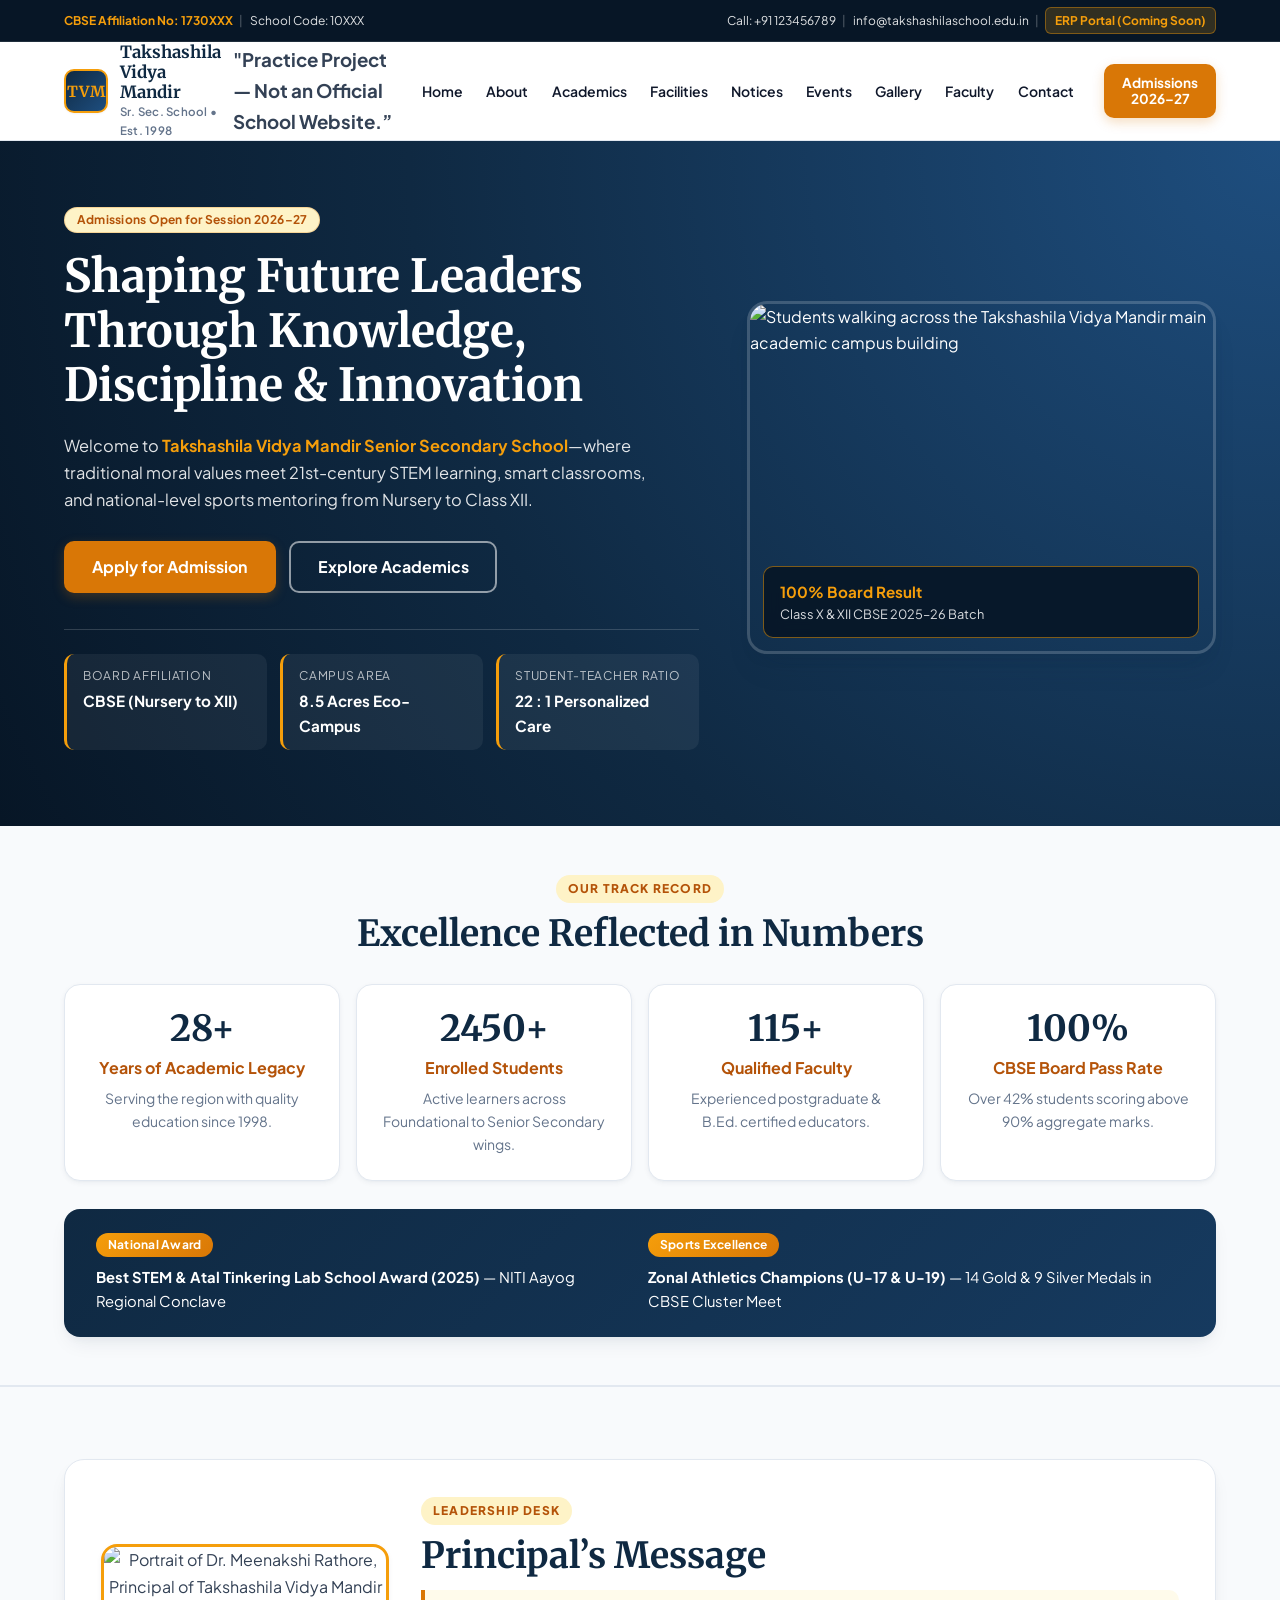
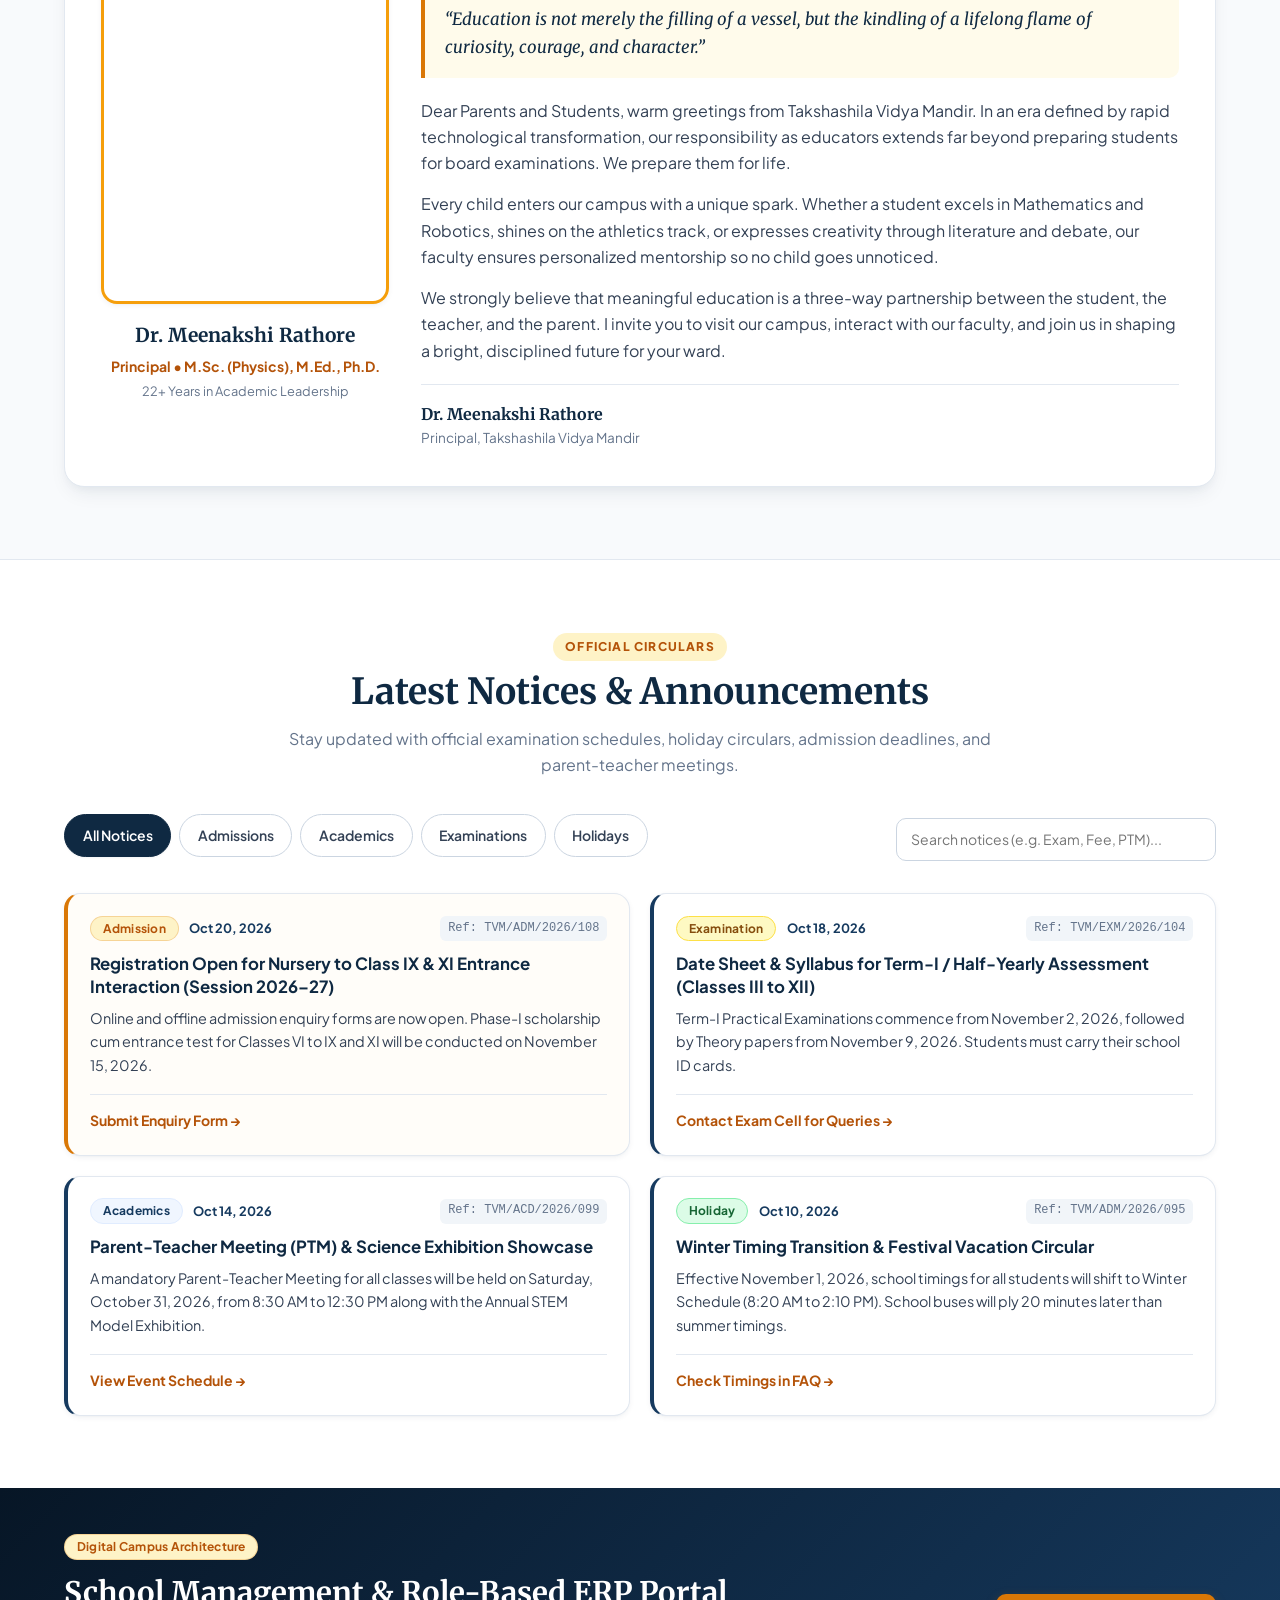
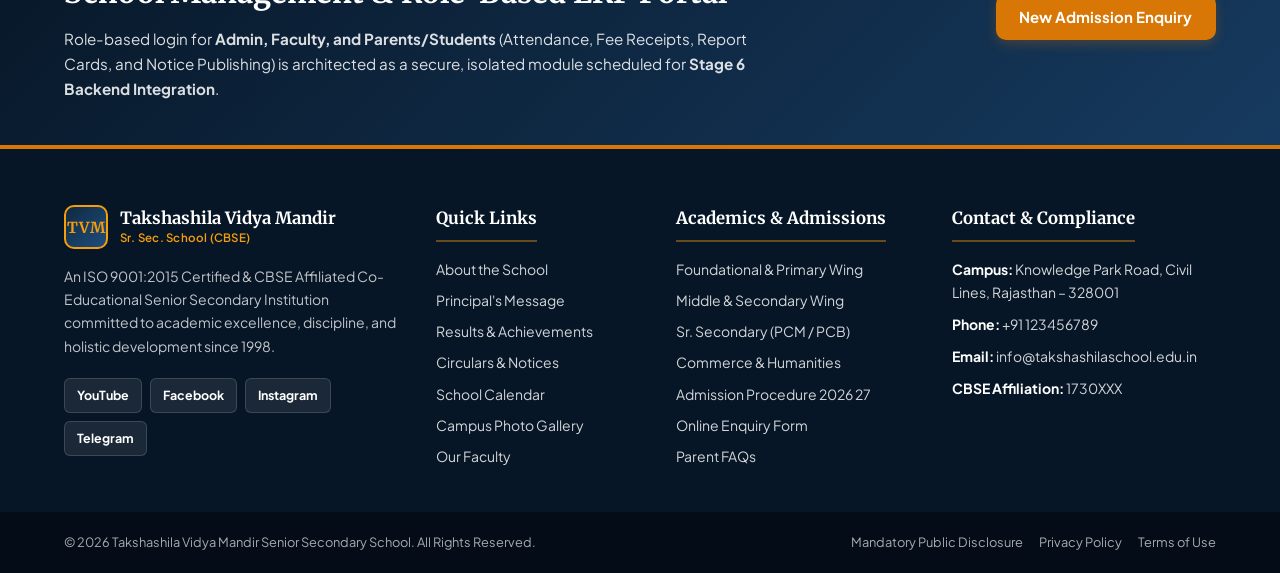
==== index.html @ fb50934c "Add files via upload" ====
<!DOCTYPE html>
<html lang="en">
<head>
  <meta charset="UTF-8">
  <meta name="viewport" content="width=device-width, initial-scale=1.0">
  <meta http-equiv="X-UA-Compatible" content="IE=edge">

  <!-- REPLACE: School SEO Title & Meta Description -->
  <title>Takshashila Vidya Mandir Senior Secondary School | Excellence in Education</title>
  <meta name="description" content="Takshashila Vidya Mandir Senior Secondary School offers CBSE-affiliated holistic education from Nursery to Class XII (Science, Commerce & Humanities) with modern labs, smart classrooms, and sports facilities.">
  <meta name="keywords" content="CBSE School, Senior Secondary School, Admissions Open, Science Stream, Smart Classrooms, Holistic Education">
  <meta name="author" content="Takshashila Vidya Mandir">
  <meta name="theme-color" content="#0f2942">

  <!-- Open Graph / Social Sharing Metadata -->
  <meta property="og:type" content="website">
  <meta property="og:title" content="Takshashila Vidya Mandir Senior Secondary School">
  <meta property="og:description" content="Empowering young minds through academic rigor, character building, and modern innovation. Admissions open for 2026-27.">

  <!-- Google Fonts: Plus Jakarta Sans (UI/Body) & Merriweather (Editorial Headings) -->
  <link rel="preconnect" href="https://fonts.googleapis.com">
  <link rel="preconnect" href="https://fonts.gstatic.com" crossorigin>
  <link href="https://fonts.googleapis.com/css2?family=Merriweather:ital,wght@0,700;1,400&family=Plus+Jakarta+Sans:wght@400;500;600;700;800&display=swap" rel="stylesheet">

  <!-- Stage 2 External Stylesheet Reference -->
  <link rel="stylesheet" href="style.css">

  <!-- Stage 3 External JavaScript Reference -->
  <script src="script.js" defer></script>
</head>
<body>

  <!-- Keyboard Accessibility Skip Link -->
  <a href="#main-content" class="skip-link">Skip to main content</a>

  <!-- ==========================================
       1. TOP UTILITY BAR &HEADER / BRANDING
       ========================================== -->
  <div class="top-bar" id="top-bar" role="region" aria-label="School Quick Information">
    <div class="container top-bar__inner">
      <div class="top-bar__left">
        <!-- REPLACE: Affiliation & School Code -->
        <span class="top-bar__badge">CBSE Affiliation No: 1730XXX</span>
        <span class="top-bar__divider" aria-hidden="true">|</span>
        <span class="top-bar__item">School Code: 10XXX</span>
      </div>
      <div class="top-bar__right">
        <!-- REPLACE: Official Phone & Email -->
        <a href="tel:+91123456789" class="top-bar__link" aria-label="Call School Office">
          <span>Call: +91 123456789</span>
        </a>
        <span class="top-bar__divider" aria-hidden="true">|</span>
        <a href="mailto:info@takshashilaschool.edu.in" class="top-bar__link" aria-label="Email School Office">
          <span>info@takshashilaschool.edu.in</span>
        </a>
        <span class="top-bar__divider" aria-hidden="true">|</span>
        <!-- Future Stage 6 ERP / Admin / Student Portal Hook -->
        <a href="#portal-notice" class="top-bar__portal-link" id="portal-login-link" data-portal-trigger="true">
          ERP Portal (Coming Soon)
        </a>
      </div>
    </div>
  </div>

  <header class="site-header" id="main-header">
    <div class="container site-header__inner">
      <!-- School Brand / Logo Area -->
      <a href="#hero" class="brand" aria-label="Takshashila Vidya Mandir Home">
        <div class="brand__crest" aria-hidden="true">
          <span class="brand__crest-Text">TVM</span>
        </div>
        <div class="brand__text">
          <!-- REPLACE: School Name & Tagline -->
          <span class="brand__name">Takshashila Vidya Mandir</span>
          <span class="brand__tagline">Sr. Sec. School • Est. 1998</span>
        </div>
        <div>
          <b></b><h3>"Practice Project — Not an Official School Website.”</h3></b>
        </div>
      </a>

      <!-- ==========================================
           2. RESPONSIVE NAVIGATION MENU
           ========================================== -->
      <button
        type="button"
        class="nav-toggle"
        id="mobile-menu-toggle"
        aria-expanded="false"
        aria-controls="primary-navigation"
        aria-label="Toggle navigation menu"
      >
        <span class="nav-toggle__bar"></span>
        <span class="nav-toggle__bar"></span>
        <span class="nav-toggle__bar"></span>
      </button>

      <nav class="site-nav" id="primary-navigation" aria-label="Primary Navigation">
        <ul class="site-nav__list">
          <li class="site-nav__item"><a href="index.html" class="site-nav__link">Home</a></li>
          <li class="site-nav__item"><a href="about.html" class="site-nav__link">About</a></li>
          <li class="site-nav__item"><a href="academics.html" class="site-nav__link">Academics</a></li>
          <li class="site-nav__item"><a href="facilities.html" class="site-nav__link">Facilities</a></li>
          <li class="site-nav__item"><a href="notices.html" class="site-nav__link">Notices</a></li>
          <li class="site-nav__item"><a href="events.html" class="site-nav__link">Events</a></li>
          <li class="site-nav__item"><a href="gallery.html" class="site-nav__link">Gallery</a></li>
          <li class="site-nav__item"><a href="faculty.html" class="site-nav__link">Faculty</a></li>
          <li class="site-nav__item"><a href="contact.html" class="site-nav__link">Contact</a></li>
        </ul>
        <div class="site-nav__actions">
          <a href="admissions.html" class="btn btn--primary btn--sm">Admissions 2026–27</a>
        </div>
      </nav>
    </div>
  </header>

  <main id="main-content">

    <!-- ==========================================
         3. HERO SECTION WITH INTRODUCTION & CTA
         ========================================== -->
    <section class="hero" id="hero" aria-labelledby="hero-heading">
      <div class="container hero__grid">
        <div class="hero__content">
          <div class="hero__badge-wrap">
            <span class="badge badge--accent">Admissions Open for Session 2026–27</span>
          </div>
          <h1 class="hero__title" id="hero-heading">
            Shaping Future Leaders Through Knowledge, Discipline &amp; Innovation
          </h1>
          <p class="hero__description">
            Welcome to <strong>Takshashila Vidya Mandir Senior Secondary School</strong>—where traditional moral values meet 21st-century STEM learning, smart classrooms, and national-level sports mentoring from Nursery to Class XII.
          </p>
          <div class="hero__actions">
            <a href="admissions.html" class="btn btn--primary btn--lg">Apply for Admission</a>
            <a href="academics.html" class="btn btn--outline btn--lg">Explore Academics</a>
          </div>

          <dl class="hero__highlights" aria-label="Quick School Highlights">
            <div class="hero__highlight-item">
              <dt class="hero__highlight-label">Board Affiliation</dt>
              <dd class="hero__highlight-value">CBSE (Nursery to XII)</dd>
            </div>
            <div class="hero__highlight-item">
              <dt class="hero__highlight-label">Campus Area</dt>
              <dd class="hero__highlight-value">8.5 Acres Eco-Campus</dd>
            </div>
            <div class="hero__highlight-item">
              <dt class="hero__highlight-label">Student-Teacher Ratio</dt>
              <dd class="hero__highlight-value">22 : 1 Personalized Care</dd>
            </div>
          </dl>
        </div>

        <div class="hero__visual">
          <figure class="hero__figure">
            <img
              src="https://images.unsplash.com/photo-1541339907198-e08756dedf3f?auto=format&fit=crop&w=1000&q=80"
              alt="Students walking across the Takshashila Vidya Mandir main academic campus building"
              width="600"
              height="450"
              class="hero__img"
            >
            <figcaption class="hero__floating-card">
              <strong>100% Board Result</strong>
              <span>Class X &amp; XII CBSE 2025–26 Batch</span>
            </figcaption>
          </figure>
        </div>
      </div>
    </section>

    <!-- ==========================================
         8. SCHOOL ACHIEVEMENTS & STATISTICS
         (Placed below Hero for immediate institutional trust)
         ========================================== -->
    <section class="stats-section" id="achievements" aria-labelledby="achievements-heading">
      <div class="container">
        <div class="section-header section-header--compact">
          <span class="section-header__eyebrow">Our Track Record</span>
          <h2 class="section-header__title" id="achievements-heading">Excellence Reflected in Numbers</h2>
        </div>

        <div class="stats-grid">
          <article class="stat-card">
            <span class="stat-card__number" data-counter-target="28" data-counter-suffix="+">28+</span>
            <h3 class="stat-card__label">Years of Academic Legacy</h3>
            <p class="stat-card__desc">Serving the region with quality education since 1998.</p>
          </article>

          <article class="stat-card">
            <span class="stat-card__number" data-counter-target="2450" data-counter-suffix="+">2450+</span>
            <h3 class="stat-card__label">Enrolled Students</h3>
            <p class="stat-card__desc">Active learners across Foundational to Senior Secondary wings.</p>
          </article>

          <article class="stat-card">
            <span class="stat-card__number" data-counter-target="115" data-counter-suffix="+">115+</span>
            <h3 class="stat-card__label">Qualified Faculty</h3>
            <p class="stat-card__desc">Experienced postgraduate &amp; B.Ed. certified educators.</p>
          </article>

          <article class="stat-card">
            <span class="stat-card__number" data-counter-target="100" data-counter-suffix="%">100%</span>
            <h3 class="stat-card__label">CBSE Board Pass Rate</h3>
            <p class="stat-card__desc">Over 42% students scoring above 90% aggregate marks.</p>
          </article>
        </div>

        <!-- Recent Institutional Awards Banner -->
        <div class="achievements-banner" role="region" aria-label="Recent School Honours">
          <div class="achievements-banner__item">
            <span class="badge badge--gold">National Award</span>
            <p><strong>Best STEM &amp; Atal Tinkering Lab School Award (2025)</strong> — NITI Aayog Regional Conclave</p>
          </div>
          <div class="achievements-banner__item">
            <span class="badge badge--gold">Sports Excellence</span>
            <p><strong>Zonal Athletics Champions (U-17 &amp; U-19)</strong> — 14 Gold &amp; 9 Silver Medals in CBSE Cluster Meet</p>
          </div>
        </div>
      </div>
    </section>


    <!-- ==========================================
         5. PRINCIPAL'S MESSAGE
         ========================================== -->
    <section class="section section--tinted principal-section" id="principal-message" aria-labelledby="principal-heading">
      <div class="container">
        <div class="principal-card">
          <div class="principal-card__profile">
            <figure class="principal-card__figure">
              <img
                src="https://images.unsplash.com/photo-1573496359142-b8d87734a5a2?auto=format&fit=crop&w=600&q=80"
                alt="Portrait of Dr. Meenakshi Rathore, Principal of Takshashila Vidya Mandir"
                width="360"
                height="440"
                loading="lazy"
                class="principal-card__img"
              >
              <figcaption class="principal-card__meta">
                <!-- REPLACE: Principal Name & Qualifications -->
                <h3 class="principal-card__name">Dr. Meenakshi Rathore</h3>
                <p class="principal-card__designation">Principal • M.Sc. (Physics), M.Ed., Ph.D.</p>
                <p class="principal-card__experience">22+ Years in Academic Leadership</p>
              </figcaption>
            </figure>
          </div>

          <div class="principal-card__content">
            <span class="section-header__eyebrow">Leadership Desk</span>
            <h2 class="section-header__title" id="principal-heading">Principal’s Message</h2>
            <blockquote class="principal-card__quote">
              “Education is not merely the filling of a vessel, but the kindling of a lifelong flame of curiosity, courage, and character.”
            </blockquote>
            <div class="principal-card__body">
              <p>
                Dear Parents and Students, warm greetings from Takshashila Vidya Mandir. In an era defined by rapid technological transformation, our responsibility as educators extends far beyond preparing students for board examinations. We prepare them for life.
              </p>
              <p>
                Every child enters our campus with a unique spark. Whether a student excels in Mathematics and Robotics, shines on the athletics track, or expresses creativity through literature and debate, our faculty ensures personalized mentorship so no child goes unnoticed.
              </p>
              <p>
                We strongly believe that meaningful education is a three-way partnership between the student, the teacher, and the parent. I invite you to visit our campus, interact with our faculty, and join us in shaping a bright, disciplined future for your ward.
              </p>
            </div>
            <div class="principal-card__signature">
              <strong>Dr. Meenakshi Rathore</strong>
              <span>Principal, Takshashila Vidya Mandir</span>
            </div>
          </div>
        </div>
      </div>
    </section>



    <!-- ==========================================
         9. LATEST NOTICES & ANNOUNCEMENTS
         (Architected for Stage 3 Filtering & Stage 6 Database API)
         ========================================== -->
    <section class="section notices-section" id="notices" aria-labelledby="notices-heading">
      <div class="container">
        <div class="section-header">
          <span class="section-header__eyebrow">Official Circulars</span>
          <h2 class="section-header__title" id="notices-heading">Latest Notices &amp; Announcements</h2>
          <p class="section-header__subtitle">
            Stay updated with official examination schedules, holiday circulars, admission deadlines, and parent-teacher meetings.
          </p>
        </div>

        <!-- Notice Filter Bar -->
        <div class="notices-toolbar" role="region" aria-label="Filter Notices">
          <div class="filter-tabs" id="notice-filter-buttons" role="tablist">
            <button type="button" class="filter-tab is-active" role="tab" aria-selected="true" data-notice-filter="all">All Notices</button>
            <button type="button" class="filter-tab" role="tab" aria-selected="false" data-notice-filter="admission">Admissions</button>
            <button type="button" class="filter-tab" role="tab" aria-selected="false" data-notice-filter="academic">Academics</button>
            <button type="button" class="filter-tab" role="tab" aria-selected="false" data-notice-filter="exam">Examinations</button>
            <button type="button" class="filter-tab" role="tab" aria-selected="false" data-notice-filter="holiday">Holidays</button>
          </div>

          <div class="notices-search">
            <label for="notice-search-input" class="sr-only">Search notices by keyword</label>
            <input
              type="search"
              id="notice-search-input"
              class="form-input form-input--sm"
              placeholder="Search notices (e.g. Exam, Fee, PTM)..."
              autocomplete="off"
            >
          </div>
        </div>

        <!-- Notices List Container (Stage 6 API Compatible) -->
        <div class="notices-grid" id="notices-list" aria-live="polite">
          <!-- Notice 1 -->
          <article class="notice-card" data-notice-category="admission" data-notice-pinned="true">
            <div class="notice-card__meta">
              <span class="badge badge--accent">Admission</span>
              <time datetime="2026-10-20" class="notice-card__date">Oct 20, 2026</time>
              <span class="notice-card__ref">Ref: TVM/ADM/2026/108</span>
            </div>
            <h3 class="notice-card__title">
              Registration Open for Nursery to Class IX &amp; XI Entrance Interaction (Session 2026–27)
            </h3>
            <p class="notice-card__summary">
              Online and offline admission enquiry forms are now open. Phase-I scholarship cum entrance test for Classes VI to IX and XI will be conducted on November 15, 2026.
            </p>
            <div class="notice-card__footer">
              <a href="admissions.html" class="notice-card__link">Submit Enquiry Form &rarr;</a>
            </div>
          </article>

          <!-- Notice 2 -->
          <article class="notice-card" data-notice-category="exam">
            <div class="notice-card__meta">
              <span class="badge badge--warning">Examination</span>
              <time datetime="2026-10-18" class="notice-card__date">Oct 18, 2026</time>
              <span class="notice-card__ref">Ref: TVM/EXM/2026/104</span>
            </div>
            <h3 class="notice-card__title">
              Date Sheet &amp; Syllabus for Term-I / Half-Yearly Assessment (Classes III to XII)
            </h3>
            <p class="notice-card__summary">
              Term-I Practical Examinations commence from November 2, 2026, followed by Theory papers from November 9, 2026. Students must carry their school ID cards.
            </p>
            <div class="notice-card__footer">
              <a href="contact.html" class="notice-card__link">Contact Exam Cell for Queries &rarr;</a>
            </div>
          </article>

          <!-- Notice 3 -->
          <article class="notice-card" data-notice-category="academic">
            <div class="notice-card__meta">
              <span class="badge badge--soft">Academics</span>
              <time datetime="2026-10-14" class="notice-card__date">Oct 14, 2026</time>
              <span class="notice-card__ref">Ref: TVM/ACD/2026/099</span>
            </div>
            <h3 class="notice-card__title">
              Parent-Teacher Meeting (PTM) &amp; Science Exhibition Showcase
            </h3>
            <p class="notice-card__summary">
              A mandatory Parent-Teacher Meeting for all classes will be held on Saturday, October 31, 2026, from 8:30 AM to 12:30 PM along with the Annual STEM Model Exhibition.
            </p>
            <div class="notice-card__footer">
              <a href="events.html" class="notice-card__link">View Event Schedule &rarr;</a>
            </div>
          </article>

          <!-- Notice 4 -->
          <article class="notice-card" data-notice-category="holiday">
            <div class="notice-card__meta">
              <span class="badge badge--success">Holiday</span>
              <time datetime="2026-10-10" class="notice-card__date">Oct 10, 2026</time>
              <span class="notice-card__ref">Ref: TVM/ADM/2026/095</span>
            </div>
            <h3 class="notice-card__title">
              Winter Timing Transition &amp; Festival Vacation Circular
            </h3>
            <p class="notice-card__summary">
              Effective November 1, 2026, school timings for all students will shift to Winter Schedule (8:20 AM to 2:10 PM). School buses will ply 20 minutes later than summer timings.
            </p>
            <div class="notice-card__footer">
              <a href="contact.html#faq" class="notice-card__link">Check Timings in FAQ &rarr;</a>
            </div>
          </article>
        </div>

        <!-- Empty State Container for Notice Search/Filter (Controlled by Stage 3 JS) -->
        <div class="empty-state" id="notices-empty-state" hidden>
          <h3 class="empty-state__title">No matching notices found</h3>
          <p class="empty-state__text">Try clearing your search keyword or selecting "All Notices".</p>
          <button type="button" class="btn btn--outline btn--sm" id="reset-notice-filters">Reset Filters</button>
        </div>
      </div>
    </section>


    <!-- ==========================================
         FUTURE ERP MODULE ARCHITECTURE PLACEHOLDER BANNER
         (Clean separation between Public Site & Stage 6 Protected ERP)
         ========================================== -->
         <section class="erp-preview-banner" id="portal-notice" aria-labelledby="erp-banner-heading">
      <div class="container erp-preview-banner__inner">
        <div class="erp-preview-banner__content">
          <span class="badge badge--accent">Digital Campus Architecture</span>
          <h2 class="erp-preview-banner__title" id="erp-banner-heading">
            School Management &amp; Role-Based ERP Portal
          </h2>
          <p class="erp-preview-banner__desc">
            Role-based login for <strong>Admin, Faculty, and Parents/Students</strong> (Attendance, Fee Receipts, Report Cards, and Notice Publishing) is architected as a secure, isolated module scheduled for <strong>Stage 6 Backend Integration</strong>.
          </p>
        </div>
        <div class="erp-preview-banner__actions">
          <a href="admissions.html" class="btn btn--primary">New Admission Enquiry</a>
        </div>
      </div>
    </section>

  </main>

  <!-- ==========================================
       16. PROFESSIONAL FOOTER, SOCIAL & QUICK LINKS
       ========================================== -->
  <footer class="site-footer" id="main-footer">
    <div class="container site-footer__grid">
      <!-- Column 1: School Identity -->
      <div class="footer-col footer-col--brand">
        <a href="#hero" class="brand brand--footer">
          <div class="brand__crest" aria-hidden="true">
            <span class="brand__crest-Text">TVM</span>
          </div>
          <div class="brand__text">
            <span class="brand__name">Takshashila Vidya Mandir</span>
            <span class="brand__tagline">Sr. Sec. School (CBSE)</span>
          </div>
        </a>
        <p class="footer-col__desc">
          An ISO 9001:2015 Certified &amp; CBSE Affiliated Co-Educational Senior Secondary Institution committed to academic excellence, discipline, and holistic development since 1998.
        </p>
        <div class="social-links" aria-label="School Social Media Links">
          <a href="https://youtube.com/@rohitkumar-t2b8b?si=t1alBBvPqbDGSpE7" class="social-link" aria-label="Official YouTube Channel">YouTube</a>
          <a href="#contact" class="social-link" aria-label="Official Facebook Page">Facebook</a>
          <a href="https://www.instagram.com/thakur_rohit_rajput__01?xtok=amFjZzFpOTNxN3Bm" class="social-link" aria-label="Official Instagram Handle">Instagram</a>
          <a href="https://t.me/Cadet_rohit_rajput" class="social-link" aria-label="Official Telegram Updates Channel">Telegram</a>
        </div>
      </div>

              <!-- Column 2: Quick Navigation -->
      <nav class="footer-col" aria-label="Footer Quick Links">
        <h3 class="footer-col__heading">Quick Links</h3>
        <ul class="footer-col__list">
          <li><a href="about.html">About the School</a></li>
          <li><a href="about.html#principal-message">Principal's Message</a></li>
          <li><a href="about.html#achievements">Results &amp; Achievements</a></li>
          <li><a href="notices.html">Circulars &amp; Notices</a></li>
          <li><a href="events.html">School Calendar</a></li>
          <li><a href="gallery.html">Campus Photo Gallery</a></li>
          <li><a href="faculty.html">Our Faculty</a></li>
        </ul>
      </nav>

      <!-- Column 3: Academics & Admissions -->
      <nav class="footer-col" aria-label="Footer Academic Links">
        <h3 class="footer-col__heading">Academics &amp; Admissions</h3>
        <ul class="footer-col__list">
          <li><a href="academics.html">Foundational &amp; Primary Wing</a></li>
          <li><a href="academics.html">Middle &amp; Secondary Wing</a></li>
          <li><a href="academics.html">Sr. Secondary (PCM / PCB)</a></li>
          <li><a href="academics.html">Commerce &amp; Humanities</a></li>
          <li><a href="admissions.html">Admission Procedure 2026 27</a></li>
          <li><a href="admissions.html">Online Enquiry Form</a></li>
          <li><a href="contact.html#faq">Parent FAQs</a></li>
        </ul>
      </nav>


      <!-- Column 4: Mandatory Disclosure & Contact -->
      <div class="footer-col">
        <h3 class="footer-col__heading">Contact &amp; Compliance</h3>
        <address class="footer-col__address">
          <p><strong>Campus:</strong> Knowledge Park Road, Civil Lines, Rajasthan – 328001</p>
          <p><strong>Phone:</strong> <a href="tel:+91123456789">+91 123456789</a></p>
          <p><strong>Email:</strong> <a href="mailto:info@takshashilaschool.edu.in">info@takshashilaschool.edu.in</a></p>
          <p><strong>CBSE Affiliation:</strong> 1730XXX</p>
        </address>
      </div>
    </div>

    <div class="site-footer__bottom">
      <div class="container site-footer__bottom-inner">
        <p class="copyright">
          &copy; <span id="current-year">2026</span> Takshashila Vidya Mandir Senior Secondary School. All Rights Reserved.
        </p>
          <ul class="footer-legal-links">
       <li><a href="notices.html">Mandatory Public Disclosure</a></li>
       <li><a href="contact.html#faq">Privacy Policy</a></li>
       <li><a href="contact.html">Terms of Use</a></li>
      </ul>

      </div>
    </div>
  </footer>

  <!-- ==========================================
       ACCESSIBLE GALLERY LIGHTBOX MODAL
       (Controlled by Stage 2 CSS & Stage 3 JS)
       ========================================== -->
  <div
    class="lightbox"
    id="gallery-lightbox"
    role="dialog"
    aria-modal="true"
    aria-labelledby="lightbox-caption"
    aria-hidden="true"
    hidden>
    <div class="lightbox__backdrop" data-lightbox-close="true"></div>
    <div class="lightbox__content" role="document">
      <button
        type="button"
        class="lightbox__close"
        id="lightbox-close-btn"
        aria-label="Close photo preview"
      >
        &times;
      </button>
      <figure class="lightbox__figure">
        <img src="" alt="" class="lightbox__img" id="lightbox-image">
        <figcaption class="lightbox__caption" id="lightbox-caption"></figcaption>
      </figure>
    </div>
  </div>

  <!-- Back to Top Floating Button -->
  <button
    type="button"
    class="back-to-top"
    id="back-to-top-btn"
    aria-label="Scroll back to top of page"
    hidden
  >
    &uarr;
  </button>

</body>
</html>
---- style.css ----
/* ==========================================================================
   TAKSHASHILA VIDYA MANDIR SR. SEC. SCHOOL — MASTER STYLESHEET (style.css)
   Stage 2: Mobile-First Responsive UI, Design System & Interactive States
   Compatible with Stage 1 (index.html) & Stage 3 (script.js)
   ========================================================================== */

/* --------------------------------------------------------------------------
   1. DESIGN TOKENS (CSS CUSTOM PROPERTIES)
   -------------------------------------------------------------------------- */
:root {
  /* Institutional Brand Palette: Royal Navy, Heritage Gold & Crisp Slate */
  --color-primary-900: #071626;
  --color-primary-800: #0f2942;
  --color-primary-700: #163a5f;
  --color-primary-600: #1e4e7f;
  --color-primary-100: #e0ecff;
  --color-primary-50: #f0f6ff;

  --color-accent-600: #b45309;
  --color-accent-500: #d97706;
  --color-accent-400: #f59e0b;
  --color-accent-100: #fef3c7;
  --color-accent-50: #fffbeb;

  /* Neutral & Surface Colors */
  --color-surface: #ffffff;
  --color-surface-tinted: #f8fafc;
  --color-surface-muted: #f1f5f9;
  --color-border: #e2e8f0;
  --color-border-strong: #cbd5e1;

  /* Text Hierarchy (WCAG AA/AAA Contrast Compliant) */
  --color-text-main: #0f172a;
  --color-text-body: #334155;
  --color-text-muted: #64748b;
  --color-text-inverse: #ffffff;

  /* Semantic Status Colors */
  --color-success-bg: #dcfce7;
  --color-success-text: #166534;
  --color-success-border: #86efac;

  --color-warning-bg: #fef9c3;
  --color-warning-text: #854d0e;
  --color-warning-border: #fde047;

  --color-danger-bg: #fee2e2;
  --color-danger-text: #991b1b;
  --color-danger-border: #fca5a5;

  /* Typography */
  --font-sans: 'Plus Jakarta Sans', -apple-system, BlinkMacSystemFont, 'Segoe UI', Roboto, sans-serif;
  --font-serif: 'Merriweather', Georgia, 'Times New Roman', serif;

  /* Spacing & Sizing */
  --container-max: 1200px;
  --container-pad: 1rem;
  --header-height: 4.5rem;

  /* Border Radius */
  --radius-sm: 0.375rem;
  --radius-md: 0.625rem;
  --radius-lg: 1rem;
  --radius-xl: 1.25rem;
  --radius-full: 9999px;

  /* Shadows */
  --shadow-xs: 0 1px 2px rgba(15, 41, 66, 0.05);
  --shadow-sm: 0 2px 6px -1px rgba(15, 41, 66, 0.07), 0 1px 3px -1px rgba(15, 41, 66, 0.04);
  --shadow-md: 0 10px 20px -5px rgba(15, 41, 66, 0.08), 0 4px 8px -2px rgba(15, 41, 66, 0.04);
  --shadow-lg: 0 20px 30px -10px rgba(15, 41, 66, 0.14), 0 8px 14px -4px rgba(15, 41, 66, 0.06);

  /* Transitions */
  --transition-fast: 160ms cubic-bezier(0.4, 0, 0.2, 1);
  --transition-base: 260ms cubic-bezier(0.4, 0, 0.2, 1);
}

/* --------------------------------------------------------------------------
   2. CSS RESET, BASE ELEMENTS & ACCESSIBILITY
   -------------------------------------------------------------------------- */
*,
*::before,
*::after {
  box-sizing: border-box;
  margin: 0;
  padding: 0;
}

html {
  font-size: 16px;
  scroll-behavior: smooth;
  scroll-padding-top: calc(var(--header-height) + 1rem);
  -webkit-text-size-adjust: 100%;
}

body {
  font-family: var(--font-sans);
  font-size: 1rem;
  line-height: 1.65;
  color: var(--color-text-body);
  background-color: var(--color-surface);
  overflow-x: hidden;
  -webkit-font-smoothing: antialiased;
}

body.no-scroll {
  overflow: hidden;
}

img,
svg,
iframe {
  display: block;
  max-width: 100%;
}

img {
  height: auto;
  object-fit: cover;
}

ul,
ol {
  list-style: none;
}

a {
  color: inherit;
  text-decoration: none;
  transition: color var(--transition-fast);
}

button,
input,
select,
textarea {
  font: inherit;
  color: inherit;
}

button {
  cursor: pointer;
  background: none;
  border: none;
}

address {
  font-style: normal;
}

/* Enforce [hidden] and JS filter utility class */
[hidden],
.is-hidden {
  display: none !important;
}

/* Keyboard Focus Ring */
:focus-visible {
  outline: 3px solid var(--color-accent-400);
  outline-offset: 2px;
}

/* Screen-Reader Only Utility */
.sr-only {
  position: absolute;
  width: 1px;
  height: 1px;
  padding: 0;
  margin: -1px;
  overflow: hidden;
  clip: rect(0, 0, 0, 0);
  white-space: nowrap;
  border: 0;
}

/* Skip to Content Link */
.skip-link {
  position: fixed;
  top: -100%;
  left: 1rem;
  z-index: 9999;
  padding: 0.75rem 1.25rem;
  background-color: var(--color-primary-900);
  color: var(--color-text-inverse);
  font-weight: 700;
  border-radius: var(--radius-md);
  box-shadow: var(--shadow-lg);
  transition: top var(--transition-fast);
}

.skip-link:focus {
  top: 1rem;
}

/* --------------------------------------------------------------------------
   3. REUSABLE LAYOUT, SECTION HEADERS, BADGES & BUTTONS
   -------------------------------------------------------------------------- */
.container {
  width: 100%;
  max-width: var(--container-max);
  margin-inline: auto;
  padding-inline: var(--container-pad);
}

.section {
  padding-block: 3.5rem;
}

.section--tinted {
  background-color: var(--color-surface-tinted);
  border-top: 1px solid var(--color-border);
  border-bottom: 1px solid var(--color-border);
}

.section-header {
  max-width: 44rem;
  margin-inline: auto;
  margin-bottom: 2.25rem;
  text-align: center;
}

.section-header--compact {
  margin-bottom: 1.75rem;
}

.section-header__eyebrow {
  display: inline-block;
  margin-bottom: 0.5rem;
  font-size: 0.75rem;
  font-weight: 800;
  text-transform: uppercase;
  letter-spacing: 0.1em;
  color: var(--color-accent-600);
  background-color: var(--color-accent-100);
  padding: 0.25rem 0.75rem;
  border-radius: var(--radius-full);
}

.section-header__title {
  font-family: var(--font-serif);
  font-size: clamp(1.5rem, 4vw, 2.25rem);
  line-height: 1.25;
  color: var(--color-primary-800);
  margin-bottom: 0.75rem;
}

.section-header__subtitle {
  font-size: 1rem;
  color: var(--color-text-muted);
}

/* Badges */
.badge {
  display: inline-flex;
  align-items: center;
  padding: 0.25rem 0.75rem;
  font-size: 0.75rem;
  font-weight: 700;
  line-height: 1.3;
  border-radius: var(--radius-full);
  letter-spacing: 0.02em;
}

.badge--accent {
  background-color: var(--color-accent-100);
  color: var(--color-accent-600);
  border: 1px solid rgba(217, 119, 6, 0.25);
}

.badge--gold {
  background: linear-gradient(135deg, #f59e0b 0%, #d97706 100%);
  color: var(--color-text-inverse);
}

.badge--soft {
  background-color: var(--color-primary-50);
  color: var(--color-primary-700);
  border: 1px solid var(--color-primary-100);
}

.badge--warning {
  background-color: var(--color-warning-bg);
  color: var(--color-warning-text);
  border: 1px solid var(--color-warning-border);
}

.badge--success {
  background-color: var(--color-success-bg);
  color: var(--color-success-text);
  border: 1px solid var(--color-success-border);
}

/* Buttons */
.btn {
  display: inline-flex;
  align-items: center;
  justify-content: center;
  gap: 0.5rem;
  padding: 0.75rem 1.35rem;
  font-size: 0.9375rem;
  font-weight: 700;
  line-height: 1.2;
  text-align: center;
  border-radius: var(--radius-md);
  border: 2px solid transparent;
  transition: transform var(--transition-fast), background-color var(--transition-fast), border-color var(--transition-fast), color var(--transition-fast), box-shadow var(--transition-fast);
  user-select: none;
}

.btn:active {
  transform: translateY(1px);
}

.btn--primary {
  background-color: var(--color-accent-500);
  color: var(--color-text-inverse);
  box-shadow: 0 4px 12px rgba(217, 119, 6, 0.25);
}

.btn--primary:hover,
.btn--primary:focus-visible {
  background-color: var(--color-accent-600);
  box-shadow: 0 6px 16px rgba(180, 83, 9, 0.35);
}

.btn--outline {
  background-color: transparent;
  border-color: var(--color-primary-700);
  color: var(--color-primary-800);
}

.btn--outline:hover,
.btn--outline:focus-visible {
  background-color: var(--color-primary-800);
  border-color: var(--color-primary-800);
  color: var(--color-text-inverse);
}

.btn--sm {
  padding: 0.55rem 1rem;
  font-size: 0.85rem;
}

.btn--lg {
  padding: 0.9rem 1.65rem;
  font-size: 1rem;
}

.btn--block {
  width: 100%;
}

/* Filter Tabs (Used in Academics, Notices & Gallery) */
.filter-tabs {
  display: flex;
  flex-wrap: nowrap;
  overflow-x: auto;
  gap: 0.5rem;
  padding-bottom: 0.5rem;
  margin-bottom: 1.75rem;
  -webkit-overflow-scrolling: touch;
  scrollbar-width: thin;
}

.filter-tab {
  flex: 0 0 auto;
  padding: 0.55rem 1.1rem;
  font-size: 0.875rem;
  font-weight: 600;
  color: var(--color-text-body);
  background-color: var(--color-surface);
  border: 1px solid var(--color-border-strong);
  border-radius: var(--radius-full);
  transition: all var(--transition-fast);
}

.filter-tab:hover {
  border-color: var(--color-primary-700);
  color: var(--color-primary-800);
}

.filter-tab.is-active,
.filter-tab[aria-selected="true"] {
  background-color: var(--color-primary-800);
  border-color: var(--color-primary-800);
  color: var(--color-text-inverse);
  box-shadow: var(--shadow-xs);
}

/* --------------------------------------------------------------------------
   4. TOP UTILITY BAR & MAIN HEADER / NAVIGATION
   -------------------------------------------------------------------------- */
.top-bar {
  background-color: var(--color-primary-900);
  color: rgba(255, 255, 255, 0.88);
  font-size: 0.75rem;
  padding-block: 0.45rem;
  border-bottom: 1px solid rgba(255, 255, 255, 0.1);
}

.top-bar__inner {
  display: flex;
  flex-wrap: wrap;
  align-items: center;
  justify-content: space-between;
  gap: 0.35rem 0.75rem;
}

.top-bar__left,
.top-bar__right {
  display: flex;
  flex-wrap: wrap;
  align-items: center;
  gap: 0.4rem;
}

.top-bar__badge {
  font-weight: 700;
  color: var(--color-accent-400);
}

.top-bar__divider {
  opacity: 0.35;
}

.top-bar__link:hover {
  color: var(--color-accent-400);
  text-decoration: underline;
}

.top-bar__portal-link {
  display: inline-block;
  padding: 0.15rem 0.55rem;
  background-color: rgba(245, 158, 11, 0.18);
  color: var(--color-accent-400);
  border: 1px solid rgba(245, 158, 11, 0.4);
  border-radius: var(--radius-sm);
  font-weight: 700;
}

.top-bar__portal-link:hover {
  background-color: var(--color-accent-500);
  color: var(--color-text-inverse);
}

/* Sticky Main Header */
.site-header {
  position: sticky;
  top: 0;
  z-index: 1000;
  background-color: rgba(255, 255, 255, 0.97);
  backdrop-filter: blur(10px);
  border-bottom: 1px solid var(--color-border);
  transition: box-shadow var(--transition-base);
}

.site-header.is-scrolled {
  box-shadow: var(--shadow-md);
}

.site-header__inner {
  display: flex;
  align-items: center;
  justify-content: space-between;
  min-height: var(--header-height);
  gap: 1rem;
}

/* School Brand / Crest */
.brand {
  display: inline-flex;
  align-items: center;
  gap: 0.75rem;
  text-decoration: none;
}

.brand__crest {
  width: 2.75rem;
  height: 2.75rem;
  flex-shrink: 0;
  display: flex;
  align-items: center;
  justify-content: center;
  background: linear-gradient(135deg, var(--color-primary-800) 0%, var(--color-primary-600) 100%);
  color: var(--color-accent-400);
  border: 2px solid var(--color-accent-400);
  border-radius: var(--radius-md);
  box-shadow: var(--shadow-xs);
}

.brand__crest-Text {
  font-family: var(--font-serif);
  font-weight: 700;
  font-size: 0.95rem;
  letter-spacing: 0.04em;
}

.brand__text {
  display: flex;
  flex-direction: column;
}

.brand__name {
  font-family: var(--font-serif);
  font-size: 1.05rem;
  font-weight: 700;
  line-height: 1.2;
  color: var(--color-primary-800);
}

.brand__tagline {
  font-size: 0.72rem;
  font-weight: 600;
  color: var(--color-text-muted);
  letter-spacing: 0.02em;
}

/* Mobile Hamburger Toggle Button */
.nav-toggle {
  display: inline-flex;
  flex-direction: column;
  justify-content: center;
  align-items: center;
  width: 2.65rem;
  height: 2.65rem;
  padding: 0.5rem;
  border-radius: var(--radius-sm);
  border: 1px solid var(--color-border-strong);
  background-color: var(--color-surface-tinted);
  gap: 0.32rem;
  z-index: 1010;
}

.nav-toggle__bar {
  display: block;
  width: 1.25rem;
  height: 2px;
  background-color: var(--color-primary-800);
  border-radius: 2px;
  transition: transform var(--transition-base), opacity var(--transition-base);
}

/* Hamburger-to-Close Animation when aria-expanded="true" */
.nav-toggle[aria-expanded="true"] .nav-toggle__bar:nth-child(1) {
  transform: translateY(6px) rotate(45deg);
}

.nav-toggle[aria-expanded="true"] .nav-toggle__bar:nth-child(2) {
  opacity: 0;
}

.nav-toggle[aria-expanded="true"] .nav-toggle__bar:nth-child(3) {
  transform: translateY(-6px) rotate(-45deg);
}

/* Mobile Drawer Navigation (Default Mobile-First) */
.site-nav {
  position: fixed;
  top: var(--header-height);
  left: 0;
  right: 0;
  background-color: var(--color-surface);
  border-bottom: 2px solid var(--color-primary-800);
  box-shadow: var(--shadow-lg);
  padding: 1.25rem var(--container-pad) 1.5rem;
  max-height: calc(100vh - var(--header-height));
  overflow-y: auto;
  transform: translateY(-120%);
  opacity: 0;
  visibility: hidden;
  pointer-events: none;
  transition: transform var(--transition-base), opacity var(--transition-base), visibility var(--transition-base);
}

.site-nav.is-open,
.nav-toggle[aria-expanded="true"] + .site-nav {
  transform: translateY(0);
  opacity: 1;
  visibility: visible;
  pointer-events: auto;
}

.site-nav__list {
  display: flex;
  flex-direction: column;
  gap: 0.25rem;
}

.site-nav__link {
  display: block;
  padding: 0.65rem 0.75rem;
  font-size: 0.95rem;
  font-weight: 600;
  color: var(--color-text-main);
  border-radius: var(--radius-sm);
}

.site-nav__link:hover,
.site-nav__link:focus-visible,
.site-nav__link.is-active {
  background-color: var(--color-primary-50);
  color: var(--color-primary-700);
}

.site-nav__actions {
  margin-top: 1rem;
  padding-top: 1rem;
  border-top: 1px solid var(--color-border);
}

.site-nav__actions .btn {
  width: 100%;
}

/* --------------------------------------------------------------------------
   5. HERO SECTION (#hero)
   -------------------------------------------------------------------------- */
.hero {
  position: relative;
  padding-block: 2.75rem 3.5rem;
  background: radial-gradient(circle at top right, #1e4e7f 0%, #0f2942 60%, #071626 100%);
  color: var(--color-text-inverse);
  overflow: hidden;
}

.hero__grid {
  display: grid;
  grid-template-columns: 1fr;
  gap: 2.5rem;
  align-items: center;
}

.hero__badge-wrap {
  margin-bottom: 1rem;
}

.hero__title {
  font-family: var(--font-serif);
  font-size: clamp(1.75rem, 5vw, 2.85rem);
  line-height: 1.2;
  color: var(--color-text-inverse);
  margin-bottom: 1.15rem;
}

.hero__description {
  font-size: 1.025rem;
  color: rgba(255, 255, 255, 0.88);
  margin-bottom: 1.75rem;
  max-width: 38rem;
}

.hero__description strong {
  color: var(--color-accent-400);
}

.hero__actions {
  display: flex;
  flex-direction: column;
  gap: 0.85rem;
  margin-bottom: 2.25rem;
}

/* Hero Outline Button Override for Dark Background */
.hero__actions .btn--outline {
  border-color: rgba(255, 255, 255, 0.55);
  color: var(--color-text-inverse);
}

.hero__actions .btn--outline:hover,
.hero__actions .btn--outline:focus-visible {
  background-color: var(--color-surface);
  border-color: var(--color-surface);
  color: var(--color-primary-900);
}

.hero__highlights {
  display: grid;
  grid-template-columns: 1fr;
  gap: 0.85rem;
  padding-top: 1.5rem;
  border-top: 1px solid rgba(255, 255, 255, 0.16);
}

.hero__highlight-item {
  background-color: rgba(255, 255, 255, 0.06);
  padding: 0.75rem 1rem;
  border-radius: var(--radius-md);
  border-left: 3px solid var(--color-accent-400);
}

.hero__highlight-label {
  font-size: 0.75rem;
  text-transform: uppercase;
  letter-spacing: 0.06em;
  color: rgba(255, 255, 255, 0.7);
}

.hero__highlight-value {
  font-size: 0.95rem;
  font-weight: 700;
  color: var(--color-text-inverse);
  margin-top: 0.15rem;
}

.hero__visual {
  position: relative;
}

.hero__figure {
  position: relative;
  border-radius: var(--radius-xl);
  overflow: hidden;
  border: 3px solid rgba(255, 255, 255, 0.18);
  box-shadow: var(--shadow-lg);
}

.hero__img {
  width: 100%;
  aspect-ratio: 4 / 3;
}

.hero__floating-card {
  position: absolute;
  bottom: 0.85rem;
  left: 0.85rem;
  right: 0.85rem;
  background-color: rgba(7, 22, 38, 0.92);
  backdrop-filter: blur(8px);
  border: 1px solid rgba(245, 158, 11, 0.5);
  border-radius: var(--radius-md);
  padding: 0.75rem 1rem;
  display: flex;
  flex-direction: column;
}

.hero__floating-card strong {
  color: var(--color-accent-400);
  font-size: 0.95rem;
}

.hero__floating-card span {
  font-size: 0.8rem;
  color: rgba(255, 255, 255, 0.85);
}

/* --------------------------------------------------------------------------
   6. SCHOOL ACHIEVEMENTS & STATISTICS (#achievements)
   -------------------------------------------------------------------------- */
.stats-section {
  padding-block: 3rem;
  background-color: var(--color-surface-tinted);
  border-bottom: 1px solid var(--color-border);
}

.stats-grid {
  display: grid;
  grid-template-columns: 1fr;
  gap: 1rem;
  margin-bottom: 1.75rem;
}

.stat-card {
  background-color: var(--color-surface);
  padding: 1.5rem;
  border-radius: var(--radius-lg);
  border: 1px solid var(--color-border);
  box-shadow: var(--shadow-sm);
  text-align: center;
  transition: transform var(--transition-fast), box-shadow var(--transition-fast);
}

.stat-card:hover {
  transform: translateY(-3px);
  box-shadow: var(--shadow-md);
}

.stat-card__number {
  display: block;
  font-family: var(--font-serif);
  font-size: 2.25rem;
  font-weight: 700;
  line-height: 1.1;
  color: var(--color-primary-800);
  margin-bottom: 0.4rem;
}

.stat-card__label {
  font-size: 1rem;
  font-weight: 700;
  color: var(--color-accent-600);
  margin-bottom: 0.35rem;
}

.stat-card__desc {
  font-size: 0.875rem;
  color: var(--color-text-muted);
}

.achievements-banner {
  display: grid;
  grid-template-columns: 1fr;
  gap: 1rem;
  background: linear-gradient(135deg, var(--color-primary-800) 0%, var(--color-primary-700) 100%);
  color: var(--color-text-inverse);
  padding: 1.25rem;
  border-radius: var(--radius-lg);
  box-shadow: var(--shadow-md);
}

.achievements-banner__item {
  display: flex;
  flex-direction: column;
  align-items: flex-start;
  gap: 0.5rem;
  font-size: 0.925rem;
}

/* --------------------------------------------------------------------------
   7. ABOUT THE SCHOOL (#about)
   -------------------------------------------------------------------------- */
.about-grid {
  display: grid;
  grid-template-columns: 1fr;
  gap: 2.25rem;
  align-items: center;
}

.about-figure {
  background-color: var(--color-surface-tinted);
  border-radius: var(--radius-xl);
  overflow: hidden;
  border: 1px solid var(--color-border);
  box-shadow: var(--shadow-md);
}

.about-figure__img {
  width: 100%;
  aspect-ratio: 4 / 3;
}

.about-figure__caption {
  padding: 0.85rem 1rem;
  font-size: 0.85rem;
  font-weight: 600;
  color: var(--color-primary-800);
  background-color: var(--color-primary-50);
  text-align: center;
}

.about-grid__content .section-header__title {
  text-align: left;
}

.about-text {
  margin-bottom: 1rem;
  color: var(--color-text-body);
}

.pillars-grid {
  display: grid;
  grid-template-columns: 1fr;
  gap: 1rem;
  margin-top: 1.5rem;
}

.pillar-card {
  background-color: var(--color-surface-tinted);
  padding: 1.15rem;
  border-radius: var(--radius-md);
  border-left: 4px solid var(--color-primary-700);
}

.pillar-card__title {
  font-size: 1rem;
  font-weight: 700;
  color: var(--color-primary-800);
  margin-bottom: 0.35rem;
}

.pillar-card__text {
  font-size: 0.875rem;
  color: var(--color-text-body);
}

/* --------------------------------------------------------------------------
   8. PRINCIPAL'S MESSAGE (#principal-message)
   -------------------------------------------------------------------------- */
.principal-card {
  display: grid;
  grid-template-columns: 1fr;
  gap: 2rem;
  background-color: var(--color-surface);
  padding: 1.5rem;
  border-radius: var(--radius-xl);
  border: 1px solid var(--color-border);
  box-shadow: var(--shadow-md);
}

.principal-card__figure {
  text-align: center;
}

.principal-card__img {
  width: 100%;
  max-width: 18rem;
  margin-inline: auto;
  aspect-ratio: 4 / 5;
  border-radius: var(--radius-lg);
  border: 3px solid var(--color-accent-400);
  box-shadow: var(--shadow-sm);
}

.principal-card__meta {
  margin-top: 1rem;
}

.principal-card__name {
  font-family: var(--font-serif);
  font-size: 1.2rem;
  color: var(--color-primary-800);
}

.principal-card__designation {
  font-size: 0.875rem;
  font-weight: 700;
  color: var(--color-accent-600);
  margin-top: 0.2rem;
}

.principal-card__experience {
  font-size: 0.8rem;
  color: var(--color-text-muted);
  margin-top: 0.15rem;
}

.principal-card__content .section-header__title {
  text-align: left;
}

.principal-card__quote {
  font-family: var(--font-serif);
  font-style: italic;
  font-size: 1.05rem;
  color: var(--color-primary-800);
  background-color: var(--color-accent-50);
  border-left: 4px solid var(--color-accent-500);
  padding: 1rem 1.25rem;
  border-radius: 0 var(--radius-md) var(--radius-md) 0;
  margin-bottom: 1.25rem;
}

.principal-card__body p {
  margin-bottom: 0.9rem;
}

.principal-card__signature {
  display: flex;
  flex-direction: column;
  margin-top: 1.25rem;
  padding-top: 1rem;
  border-top: 1px solid var(--color-border);
}

.principal-card__signature strong {
  color: var(--color-primary-800);
  font-family: var(--font-serif);
}

.principal-card__signature span {
  font-size: 0.85rem;
  color: var(--color-text-muted);
}

/* --------------------------------------------------------------------------
   9. ACADEMIC PROGRAMS & CLASSES (#academics)
   -------------------------------------------------------------------------- */
.academics-grid {
  display: grid;
  grid-template-columns: 1fr;
  gap: 1.25rem;
}

.academic-card {
  display: flex;
  flex-direction: column;
  background-color: var(--color-surface);
  border: 1px solid var(--color-border);
  border-top: 4px solid var(--color-primary-700);
  border-radius: var(--radius-lg);
  padding: 1.5rem;
  box-shadow: var(--shadow-sm);
  transition: transform var(--transition-fast), box-shadow var(--transition-fast);
}

.academic-card:hover {
  transform: translateY(-4px);
  box-shadow: var(--shadow-md);
}

.academic-card__header {
  margin-bottom: 0.85rem;
}

.academic-card__title {
  font-family: var(--font-serif);
  font-size: 1.15rem;
  color: var(--color-primary-800);
  margin-top: 0.6rem;
}

.academic-card__desc {
  font-size: 0.925rem;
  color: var(--color-text-body);
  margin-bottom: 1.15rem;
}

.academic-card__list {
  margin-top: auto;
  padding-top: 1rem;
  border-top: 1px dashed var(--color-border-strong);
  display: flex;
  flex-direction: column;
  gap: 0.45rem;
}

.academic-card__list li {
  position: relative;
  padding-left: 1.35rem;
  font-size: 0.875rem;
  font-weight: 500;
  color: var(--color-text-main);
}

.academic-card__list li::before {
  content: "✓";
  position: absolute;
  left: 0;
  top: 0;
  color: var(--color-accent-600);
  font-weight: 800;
}

/* --------------------------------------------------------------------------
   10. FACILITIES & EXTRACURRICULAR ACTIVITIES (#facilities)
   -------------------------------------------------------------------------- */
.facilities-grid {
  display: grid;
  grid-template-columns: 1fr;
  gap: 1.25rem;
}

.facility-card {
  background-color: var(--color-surface);
  padding: 1.5rem;
  border-radius: var(--radius-lg);
  border: 1px solid var(--color-border);
  box-shadow: var(--shadow-sm);
  transition: transform var(--transition-fast), border-color var(--transition-fast);
}

.facility-card:hover {
  transform: translateY(-3px);
  border-color: var(--color-accent-400);
}

.facility-card__icon {
  width: 2.75rem;
  height: 2.75rem;
  display: inline-flex;
  align-items: center;
  justify-content: center;
  background-color: var(--color-primary-800);
  color: var(--color-accent-400);
  font-family: var(--font-serif);
  font-weight: 700;
  font-size: 1rem;
  border-radius: var(--radius-md);
  margin-bottom: 1rem;
}

.facility-card__title {
  font-size: 1.1rem;
  font-weight: 700;
  color: var(--color-primary-800);
  margin-bottom: 0.5rem;
}

.facility-card__desc {
  font-size: 0.925rem;
  color: var(--color-text-body);
}

/* --------------------------------------------------------------------------
   11. LATEST NOTICES & ANNOUNCEMENTS (#notices)
   -------------------------------------------------------------------------- */
.notices-toolbar {
  display: flex;
  flex-direction: column;
  gap: 1rem;
  margin-bottom: 1.75rem;
}

.notices-toolbar .filter-tabs {
  margin-bottom: 0;
}

.notices-search {
  width: 100%;
}

.notices-grid {
  display: grid;
  grid-template-columns: 1fr;
  gap: 1.25rem;
}

.notice-card {
  display: flex;
  flex-direction: column;
  background-color: var(--color-surface);
  padding: 1.35rem;
  border-radius: var(--radius-lg);
  border: 1px solid var(--color-border);
  border-left: 4px solid var(--color-primary-700);
  box-shadow: var(--shadow-sm);
  transition: box-shadow var(--transition-fast);
}

.notice-card[data-notice-pinned="true"] {
  border-left-color: var(--color-accent-500);
  background-color: #fffdf9;
}

.notice-card:hover {
  box-shadow: var(--shadow-md);
}

.notice-card__meta {
  display: flex;
  flex-wrap: wrap;
  align-items: center;
  gap: 0.65rem;
  margin-bottom: 0.75rem;
  font-size: 0.8rem;
  color: var(--color-text-muted);
}

.notice-card__date {
  font-weight: 700;
  color: var(--color-primary-700);
}

.notice-card__ref {
  margin-left: auto;
  font-family: monospace;
  font-size: 0.75rem;
  background-color: var(--color-surface-muted);
  padding: 0.15rem 0.5rem;
  border-radius: var(--radius-sm);
}

.notice-card__title {
  font-size: 1.05rem;
  font-weight: 700;
  color: var(--color-primary-800);
  margin-bottom: 0.5rem;
  line-height: 1.35;
}

.notice-card__summary {
  font-size: 0.9rem;
  color: var(--color-text-body);
  margin-bottom: 1rem;
}

.notice-card__footer {
  margin-top: auto;
  padding-top: 0.75rem;
  border-top: 1px solid var(--color-border);
}

.notice-card__link {
  font-size: 0.875rem;
  font-weight: 700;
  color: var(--color-accent-600);
}

.notice-card__link:hover {
  color: var(--color-primary-800);
  text-decoration: underline;
}

/* Empty State Box */
.empty-state {
  text-align: center;
  padding: 2.5rem 1.5rem;
  background-color: var(--color-surface-tinted);
  border: 2px dashed var(--color-border-strong);
  border-radius: var(--radius-lg);
}

.empty-state__title {
  font-size: 1.15rem;
  color: var(--color-primary-800);
  margin-bottom: 0.35rem;
}

.empty-state__text {
  font-size: 0.9rem;
  color: var(--color-text-muted);
  margin-bottom: 1rem;
}

/* --------------------------------------------------------------------------
   12. EVENTS & SCHOOL CALENDAR SECTION (#events)
   -------------------------------------------------------------------------- */
.events-layout {
  display: grid;
  grid-template-columns: 1fr;
  gap: 2rem;
  align-items: start;
}

.events-list {
  display: flex;
  flex-direction: column;
  gap: 1.15rem;
}

.event-card {
  display: flex;
  flex-direction: column;
  gap: 1rem;
  background-color: var(--color-surface);
  padding: 1.25rem;
  border-radius: var(--radius-lg);
  border: 1px solid var(--color-border);
  box-shadow: var(--shadow-sm);
}

.event-card__date-box {
  display: inline-flex;
  align-items: baseline;
  gap: 0.4rem;
  background-color: var(--color-primary-800);
  color: var(--color-text-inverse);
  padding: 0.5rem 0.9rem;
  border-radius: var(--radius-md);
  width: fit-content;
}

.event-card__day {
  font-family: var(--font-serif);
  font-size: 1.4rem;
  font-weight: 700;
  color: var(--color-accent-400);
}

.event-card__month {
  font-size: 0.78rem;
  font-weight: 800;
  letter-spacing: 0.08em;
}

.event-card__title {
  font-size: 1.05rem;
  font-weight: 700;
  color: var(--color-primary-800);
  margin-top: 0.45rem;
  margin-bottom: 0.25rem;
}

.event-card__meta {
  font-size: 0.825rem;
  font-weight: 600;
  color: var(--color-accent-600);
  margin-bottom: 0.45rem;
}

.event-card__desc {
  font-size: 0.9rem;
  color: var(--color-text-body);
}

/* Calendar Snapshot Table Panel */
.calendar-panel {
  background-color: var(--color-surface);
  padding: 1.5rem;
  border-radius: var(--radius-lg);
  border: 1px solid var(--color-border);
  box-shadow: var(--shadow-sm);
}

.calendar-panel__title {
  font-family: var(--font-serif);
  font-size: 1.15rem;
  color: var(--color-primary-800);
  margin-bottom: 1rem;
  padding-bottom: 0.65rem;
  border-bottom: 2px solid var(--color-accent-400);
}

.table-responsive {
  width: 100%;
  overflow-x: auto;
}

.calendar-table {
  width: 100%;
  border-collapse: collapse;
  font-size: 0.875rem;
}

.calendar-table th,
.calendar-table td {
  padding: 0.75rem 0.65rem;
  text-align: left;
  border-bottom: 1px solid var(--color-border);
}

.calendar-table th {
  background-color: var(--color-primary-50);
  color: var(--color-primary-800);
  font-weight: 700;
}

.calendar-table tbody tr:hover {
  background-color: var(--color-surface-tinted);
}

.calendar-table td:last-child {
  font-weight: 600;
  color: var(--color-primary-700);
  white-space: nowrap;
}

/* --------------------------------------------------------------------------
   13. PHOTO GALLERY (#gallery)
   -------------------------------------------------------------------------- */
.gallery-grid {
  display: grid;
  grid-template-columns: 1fr;
  gap: 1.25rem;
}

.gallery-item {
  background-color: var(--color-surface);
  border-radius: var(--radius-lg);
  overflow: hidden;
  border: 1px solid var(--color-border);
  box-shadow: var(--shadow-sm);
  transition: transform var(--transition-fast), box-shadow var(--transition-fast);
}

.gallery-item:hover {
  transform: translateY(-3px);
  box-shadow: var(--shadow-md);
}

.gallery-item__trigger {
  display: block;
  width: 100%;
  overflow: hidden;
  position: relative;
}

.gallery-item__img {
  width: 100%;
  aspect-ratio: 4 / 3;
  transition: transform var(--transition-base);
}

.gallery-item__trigger:hover .gallery-item__img {
  transform: scale(1.05);
}

.gallery-item__caption {
  padding: 0.75rem 1rem;
  font-size: 0.875rem;
  font-weight: 600;
  color: var(--color-primary-800);
  text-align: center;
  background-color: var(--color-surface);
}

/* --------------------------------------------------------------------------
   14. TEACHERS / FACULTY SECTION (#faculty)
   -------------------------------------------------------------------------- */
.faculty-grid {
  display: grid;
  grid-template-columns: 1fr;
  gap: 1.25rem;
}

.faculty-card {
  background-color: var(--color-surface);
  border-radius: var(--radius-lg);
  overflow: hidden;
  border: 1px solid var(--color-border);
  box-shadow: var(--shadow-sm);
  transition: transform var(--transition-fast);
}

.faculty-card:hover {
  transform: translateY(-3px);
}

.faculty-card__img {
  width: 100%;
  aspect-ratio: 1 / 1;
  object-position: top center;
}

.faculty-card__body {
  padding: 1.25rem;
}

.faculty-card__dept {
  display: inline-block;
  font-size: 0.72rem;
  font-weight: 800;
  text-transform: uppercase;
  letter-spacing: 0.06em;
  color: var(--color-accent-600);
  margin-bottom: 0.25rem;
}

.faculty-card__name {
  font-family: var(--font-serif);
  font-size: 1.1rem;
  color: var(--color-primary-800);
  margin-bottom: 0.2rem;
}

.faculty-card__qual {
  font-size: 0.8rem;
  font-weight: 700;
  color: var(--color-primary-700);
  margin-bottom: 0.6rem;
}

.faculty-card__bio {
  font-size: 0.875rem;
  color: var(--color-text-body);
}

/* --------------------------------------------------------------------------
   15. ADMISSIONS & ENQUIRY FORM (#admissions)
   -------------------------------------------------------------------------- */
.admissions-layout {
  display: grid;
  grid-template-columns: 1fr;
  gap: 2.25rem;
  align-items: start;
}

.admissions-info__heading {
  font-family: var(--font-serif);
  font-size: 1.3rem;
  color: var(--color-primary-800);
  margin-bottom: 1.25rem;
}

.admission-steps {
  display: flex;
  flex-direction: column;
  gap: 1rem;
  margin-bottom: 1.5rem;
}

.admission-step {
  display: flex;
  align-items: flex-start;
  gap: 1rem;
  background-color: var(--color-surface-tinted);
  padding: 1.15rem;
  border-radius: var(--radius-md);
  border: 1px solid var(--color-border);
}

.admission-step__num {
  width: 2.25rem;
  height: 2.25rem;
  flex-shrink: 0;
  display: inline-flex;
  align-items: center;
  justify-content: center;
  background-color: var(--color-primary-800);
  color: var(--color-accent-400);
  font-weight: 800;
  border-radius: var(--radius-full);
}

.admission-step__content h4 {
  font-size: 1rem;
  color: var(--color-primary-800);
  margin-bottom: 0.25rem;
}

.admission-step__content p {
  font-size: 0.875rem;
  color: var(--color-text-body);
}

.admissions-note {
  background-color: var(--color-accent-50);
  border: 1px solid var(--color-accent-400);
  padding: 1.15rem;
  border-radius: var(--radius-md);
}

.admissions-note h4 {
  font-size: 0.95rem;
  color: var(--color-accent-600);
  margin-bottom: 0.25rem;
}

.admissions-note p {
  font-size: 0.875rem;
  color: var(--color-text-main);
}

/* Enquiry Form Card */
.admissions-form-card {
  background-color: var(--color-surface);
  padding: 1.5rem;
  border-radius: var(--radius-xl);
  border: 1px solid var(--color-border-strong);
  box-shadow: var(--shadow-md);
}

.admissions-form-card__header {
  margin-bottom: 1.25rem;
  padding-bottom: 1rem;
  border-bottom: 1px solid var(--color-border);
}

.admissions-form-card__title {
  font-family: var(--font-serif);
  font-size: 1.25rem;
  color: var(--color-primary-800);
  margin-bottom: 0.3rem;
}

.admissions-form-card__subtitle {
  font-size: 0.875rem;
  color: var(--color-text-muted);
}

/* Form Status Alert Box (Stage 3 JS & Stage 6 API Compatible) */
.form-status {
  padding: 0.9rem 1rem;
  border-radius: var(--radius-md);
  font-size: 0.9rem;
  font-weight: 600;
  margin-bottom: 1.25rem;
  border: 1px solid transparent;
}

.form-status--success {
  background-color: var(--color-success-bg);
  color: var(--color-success-text);
  border-color: var(--color-success-border);
}

.form-status--error {
  background-color: var(--color-danger-bg);
  color: var(--color-danger-text);
  border-color: var(--color-danger-border);
}

.form-status--loading {
  background-color: var(--color-primary-50);
  color: var(--color-primary-800);
  border-color: var(--color-primary-100);
}

.enquiry-form {
  display: flex;
  flex-direction: column;
  gap: 1rem;
}

.form-row {
  display: grid;
  grid-template-columns: 1fr;
  gap: 1rem;
}

.form-group {
  display: flex;
  flex-direction: column;
}

.form-label {
  font-size: 0.85rem;
  font-weight: 700;
  color: var(--color-primary-800);
  margin-bottom: 0.35rem;
}

.required-mark {
  color: var(--color-danger-text);
}

.form-input,
.form-select,
.form-textarea {
  width: 100%;
  padding: 0.7rem 0.9rem;
  font-size: 0.95rem;
  color: var(--color-text-main);
  background-color: var(--color-surface);
  border: 1px solid var(--color-border-strong);
  border-radius: var(--radius-md);
  transition: border-color var(--transition-fast), box-shadow var(--transition-fast);
}

.form-input--sm {
  padding: 0.55rem 0.85rem;
  font-size: 0.875rem;
}

.form-input:focus,
.form-select:focus,
.form-textarea:focus {
  outline: none;
  border-color: var(--color-primary-600);
  box-shadow: 0 0 0 3px rgba(30, 78, 127, 0.15);
}

/* Invalid Input State (Used by Stage 3 Validation) */
.form-input.is-invalid,
.form-select.is-invalid,
.form-textarea.is-invalid,
.form-input[aria-invalid="true"],
.form-select[aria-invalid="true"] {
  border-color: var(--color-danger-text);
  background-color: #fffafa;
}

.form-textarea {
  resize: vertical;
  min-height: 5.5rem;
}

.form-group--checkbox {
  display: grid;
  grid-template-columns: auto 1fr;
  align-items: start;
  gap: 0.65rem;
}

.form-checkbox {
  width: 1.15rem;
  height: 1.15rem;
  margin-top: 0.2rem;
  accent-color: var(--color-primary-800);
}

.form-checkbox-label {
  font-size: 0.85rem;
  color: var(--color-text-body);
}

.form-group--checkbox .field-error {
  grid-column: 1 / -1;
}

.field-error {
  font-size: 0.78rem;
  font-weight: 600;
  color: var(--color-danger-text);
  margin-top: 0.25rem;
  min-height: 1rem;
}

.field-error:empty {
  display: none;
}

.form-disclaimer {
  font-size: 0.75rem;
  color: var(--color-text-muted);
  text-align: center;
  margin-top: 0.25rem;
}

/* --------------------------------------------------------------------------
   16. CONTACT INFORMATION & MAP (#contact)
   -------------------------------------------------------------------------- */
.contact-grid {
  display: grid;
  grid-template-columns: 1fr;
  gap: 1.75rem;
}

.contact-cards {
  display: flex;
  flex-direction: column;
  gap: 1rem;
}

.contact-card {
  background-color: var(--color-surface);
  padding: 1.25rem;
  border-radius: var(--radius-lg);
  border: 1px solid var(--color-border);
  box-shadow: var(--shadow-xs);
}

.contact-card__title {
  font-size: 1.05rem;
  font-weight: 700;
  color: var(--color-primary-800);
  margin-bottom: 0.5rem;
}

.contact-card__address,
.contact-card__list {
  font-size: 0.9rem;
  color: var(--color-text-body);
}

.contact-card__list li + li {
  margin-top: 0.4rem;
}

.contact-card__list a {
  color: var(--color-primary-700);
  font-weight: 600;
}

.contact-card__list a:hover {
  color: var(--color-accent-600);
  text-decoration: underline;
}

.map-card {
  background-color: var(--color-surface);
  border-radius: var(--radius-lg);
  border: 1px solid var(--color-border);
  overflow: hidden;
  box-shadow: var(--shadow-sm);
  display: flex;
  flex-direction: column;
}

.map-card__frame-wrap {
  width: 100%;
  flex-grow: 1;
  min-height: 18rem;
  background-color: var(--color-surface-muted);
}

.map-card__iframe {
  width: 100%;
  height: 100%;
  min-height: 18rem;
  border: 0;
}

.map-card__footer {
  padding: 1rem 1.25rem;
  display: flex;
  flex-direction: column;
  gap: 0.75rem;
  background-color: var(--color-surface);
  border-top: 1px solid var(--color-border);
}

.map-card__note {
  font-size: 0.875rem;
  color: var(--color-text-body);
}

/* --------------------------------------------------------------------------
   17. FREQUENTLY ASKED QUESTIONS (#faq)
   -------------------------------------------------------------------------- */
.faq-list {
  max-width: 52rem;
  margin-inline: auto;
  display: flex;
  flex-direction: column;
  gap: 0.85rem;
}

.faq-item {
  background-color: var(--color-surface);
  border: 1px solid var(--color-border);
  border-radius: var(--radius-md);
  overflow: hidden;
  box-shadow: var(--shadow-xs);
}

.faq-item__trigger {
  width: 100%;
  display: flex;
  align-items: center;
  justify-content: space-between;
  gap: 1rem;
  padding: 1.1rem 1.25rem;
  text-align: left;
  font-size: 0.975rem;
  font-weight: 700;
  color: var(--color-primary-800);
  background-color: var(--color-surface);
  transition: background-color var(--transition-fast);
}

.faq-item__trigger:hover {
  background-color: var(--color-surface-tinted);
}

.faq-item__icon {
  width: 1.75rem;
  height: 1.75rem;
  flex-shrink: 0;
  display: inline-flex;
  align-items: center;
  justify-content: center;
  border-radius: var(--radius-full);
  background-color: var(--color-primary-50);
  color: var(--color-primary-800);
  font-size: 1.15rem;
  font-weight: 700;
  transition: transform var(--transition-base), background-color var(--transition-base);
}

.faq-item__trigger[aria-expanded="true"] .faq-item__icon {
  transform: rotate(45deg);
  background-color: var(--color-accent-500);
  color: var(--color-text-inverse);
}

.faq-item__panel {
  padding: 0 1.25rem 1.2rem;
  font-size: 0.925rem;
  color: var(--color-text-body);
  border-top: 1px solid var(--color-border);
  padding-top: 0.9rem;
}

/* --------------------------------------------------------------------------
   18. ERP PREVIEW BANNER & SITE FOOTER (#portal-notice, #main-footer)
   -------------------------------------------------------------------------- */
.erp-preview-banner {
  background: linear-gradient(135deg, var(--color-primary-900) 0%, var(--color-primary-700) 100%);
  color: var(--color-text-inverse);
  padding-block: 2.75rem;
}

.erp-preview-banner__inner {
  display: flex;
  flex-direction: column;
  gap: 1.5rem;
  align-items: flex-start;
  justify-content: space-between;
}

.erp-preview-banner__title {
  font-family: var(--font-serif);
  font-size: clamp(1.35rem, 3vw, 1.85rem);
  margin-top: 0.6rem;
  margin-bottom: 0.5rem;
}

.erp-preview-banner__desc {
  color: rgba(255, 255, 255, 0.86);
  max-width: 44rem;
  font-size: 0.95rem;
}

/* Main Footer */
.site-footer {
  background-color: var(--color-primary-900);
  color: rgba(255, 255, 255, 0.82);
  padding-top: 3.5rem;
  border-top: 4px solid var(--color-accent-500);
}

.site-footer__grid {
  display: grid;
  grid-template-columns: 1fr;
  gap: 2.25rem;
  padding-bottom: 2.75rem;
}

.brand--footer .brand__name {
  color: var(--color-text-inverse);
}

.brand--footer .brand__tagline {
  color: var(--color-accent-400);
}

.footer-col__desc {
  margin-top: 1rem;
  font-size: 0.875rem;
  color: rgba(255, 255, 255, 0.75);
}

.social-links {
  display: flex;
  flex-wrap: wrap;
  gap: 0.5rem;
  margin-top: 1.25rem;
}

.social-link {
  display: inline-block;
  padding: 0.4rem 0.75rem;
  font-size: 0.78rem;
  font-weight: 700;
  background-color: rgba(255, 255, 255, 0.08);
  color: var(--color-text-inverse);
  border: 1px solid rgba(255, 255, 255, 0.15);
  border-radius: var(--radius-sm);
}

.social-link:hover {
  background-color: var(--color-accent-500);
  border-color: var(--color-accent-500);
}

.footer-col__heading {
  font-family: var(--font-serif);
  font-size: 1.05rem;
  color: var(--color-text-inverse);
  margin-bottom: 1rem;
  padding-bottom: 0.45rem;
  border-bottom: 2px solid rgba(245, 158, 11, 0.4);
  display: inline-block;
}

.footer-col__list {
  display: flex;
  flex-direction: column;
  gap: 0.5rem;
  font-size: 0.875rem;
}

.footer-col__list a:hover {
  color: var(--color-accent-400);
  padding-left: 0.25rem;
}

.footer-col__address {
  display: flex;
  flex-direction: column;
  gap: 0.55rem;
  font-size: 0.875rem;
}

.footer-col__address strong {
  color: var(--color-text-inverse);
}

.footer-col__address a:hover {
  color: var(--color-accent-400);
  text-decoration: underline;
}

.site-footer__bottom {
  background-color: #040d17;
  padding-block: 1.25rem;
  font-size: 0.8rem;
  color: rgba(255, 255, 255, 0.65);
}

.site-footer__bottom-inner {
  display: flex;
  flex-direction: column;
  gap: 0.75rem;
  align-items: center;
  text-align: center;
}

.footer-legal-links {
  display: flex;
  flex-wrap: wrap;
  justify-content: center;
  gap: 1rem;
}

.footer-legal-links a:hover {
  color: var(--color-accent-400);
}

/* --------------------------------------------------------------------------
   19. LIGHTBOX MODAL & BACK-TO-TOP FLOATING BUTTON
   -------------------------------------------------------------------------- */
.lightbox {
  position: fixed;
  inset: 0;
  z-index: 2000;
  display: flex;
  align-items: center;
  justify-content: center;
  padding: 1rem;
}

.lightbox__backdrop {
  position: absolute;
  inset: 0;
  background-color: rgba(7, 22, 38, 0.88);
  backdrop-filter: blur(6px);
}

.lightbox__content {
  position: relative;
  z-index: 1;
  max-width: 56rem;
  width: 100%;
  background-color: var(--color-surface);
  border-radius: var(--radius-lg);
  overflow: hidden;
  box-shadow: var(--shadow-lg);
}

.lightbox__close {
  position: absolute;
  top: 0.75rem;
  right: 0.75rem;
  width: 2.5rem;
  height: 2.5rem;
  border-radius: var(--radius-full);
  background-color: rgba(7, 22, 38, 0.85);
  color: var(--color-text-inverse);
  font-size: 1.5rem;
  line-height: 1;
  display: flex;
  align-items: center;
  justify-content: center;
}

.lightbox__close:hover {
  background-color: var(--color-accent-500);
}

.lightbox__img {
  width: 100%;
  max-height: 75vh;
  object-fit: contain;
  background-color: #000;
}

.lightbox__caption {
  padding: 0.9rem 1.25rem;
  font-size: 0.95rem;
  font-weight: 600;
  color: var(--color-primary-800);
  text-align: center;
}

/* Back to Top Floating Button */
.back-to-top {
  position: fixed;
  bottom: 1.25rem;
  right: 1.25rem;
  z-index: 900;
  width: 2.85rem;
  height: 2.85rem;
  border-radius: var(--radius-full);
  background-color: var(--color-primary-800);
  color: var(--color-accent-400);
  border: 2px solid var(--color-accent-400);
  font-size: 1.2rem;
  font-weight: 800;
  box-shadow: var(--shadow-md);
  display: inline-flex;
  align-items: center;
  justify-content: center;
  transition: transform var(--transition-fast), background-color var(--transition-fast);
}

.back-to-top:hover {
  transform: translateY(-3px);
  background-color: var(--color-accent-500);
  color: var(--color-text-inverse);
}

/* --------------------------------------------------------------------------
   20. RESPONSIVE MEDIA QUERIES (TABLETS & DESKTOPS)
   -------------------------------------------------------------------------- */


/* Small Tablets / Large Phones (640px and up) */
@media (min-width: 640px) {
  :root {
    --container-pad: 1.5rem;
  }

  .hero__actions {
    flex-direction: row;
    flex-wrap: wrap;
  }

  .hero__highlights {
    grid-template-columns: repeat(3, 1fr);
  }

  .stats-grid,
  .academics-grid,
  .facilities-grid,
  .notices-grid,
  .gallery-grid,
  .faculty-grid,
  .form-row {
    grid-template-columns: repeat(2, 1fr);
  }

  .event-card {
    flex-direction: row;
    align-items: flex-start;
  }

  .event-card__date-box {
    flex-direction: column;
    align-items: center;
    justify-content: center;
    min-width: 4.5rem;
    padding: 0.75rem 0.5rem;
    gap: 0.1rem;
  }

  .map-card__footer {
    flex-direction: row;
    align-items: center;
    justify-content: space-between;
  }
}

/* Tablets & Small Laptops (768px and up) */
@media (min-width: 768px) {
  .section {
    padding-block: 4.5rem;
  }

  .achievements-banner {
    grid-template-columns: repeat(2, 1fr);
    padding: 1.5rem 2rem;
  }

  .pillars-grid {
    grid-template-columns: repeat(3, 1fr);
  }

  .principal-card {
    grid-template-columns: 18rem 1fr;
    padding: 2.25rem;
    align-items: center;
  }

  .notices-toolbar {
    flex-direction: row;
    align-items: center;
    justify-content: space-between;
  }

  .notices-search {
    max-width: 20rem;
  }

  .site-footer__grid {
    grid-template-columns: repeat(2, 1fr);
  }

  .site-footer__bottom-inner {
    flex-direction: row;
    justify-content: space-between;
    text-align: left;
  }

  .erp-preview-banner__inner {
    flex-direction: row;
    align-items: center;
  }
}

/* Desktops (1024px and up) */
@media (min-width: 1024px) {
  :root {
    --header-height: 5rem;
  }

  /* Switch Mobile Drawer to Horizontal Desktop Navbar */
  .nav-toggle {
    display: none;
  }

  .site-nav {
    position: static;
    transform: none;
    opacity: 1;
    visibility: visible;
    pointer-events: auto;
    background: transparent;
    border: 0;
    box-shadow: none;
    padding: 0;
    max-height: none;
    overflow: visible;
    display: flex;
    align-items: center;
    gap: 1.25rem;
  }

  .site-nav__list {
    flex-direction: row;
    align-items: center;
    gap: 0.15rem;
  }

  .site-nav__link {
    padding: 0.5rem 0.65rem;
    font-size: 0.875rem;
  }

  .site-nav__actions {
    margin-top: 0;
    padding-top: 0;
    border-top: 0;
  }

  .site-nav__actions .btn {
    width: auto;
  }

  /* Multi-Column Desktop Grids */
  .hero {
    padding-block: 4rem 4.75rem;
  }

  .hero__grid {
    grid-template-columns: 1.15fr 0.85fr;
    gap: 3rem;
  }

  .stats-grid,
  .faculty-grid {
    grid-template-columns: repeat(4, 1fr);
  }

  .about-grid {
    grid-template-columns: 0.95fr 1.05fr;
    gap: 3rem;
  }

  .academics-grid,
  .facilities-grid,
  .gallery-grid {
    grid-template-columns: repeat(3, 1fr);
  }

  .events-layout {
    grid-template-columns: 1.35fr 0.65fr;
  }

  .admissions-layout {
    grid-template-columns: 0.95fr 1.05fr;
    gap: 2.75rem;
  }

  .contact-grid {
    grid-template-columns: 0.95fr 1.05fr;
  }

  .site-footer__grid {
    grid-template-columns: 1.4fr 0.85fr 1fr 1.1fr;
  }
}

/* --------------------------------------------------------------------------
   21. REDUCED MOTION PREFERENCE SUPPORT
   -------------------------------------------------------------------------- */
@media (prefers-reduced-motion: reduce) {
  html {
    scroll-behavior: auto;
  }

  *,
  *::before,
  *::after {
    animation-duration: 0.01ms !important;
    animation-iteration-count: 1 !important;
    transition-duration: 0.01ms !important;
    scroll-behavior: auto !important;
  }
}

 /* Mobile Horizontal Overflow Fix (Stage 4 QA) */
html,
body {
  max-width: 100%;
  overflow-x: clip;
}

.hero__grid > *,
.stats-grid > *,
.about-grid > *,
.principal-card > *,
.academics-grid > *,
.facilities-grid > *,
.notices-grid > *,
.events-layout > *,
.gallery-grid > *,
.faculty-grid > *,
.admissions-layout > *,
.contact-grid > *,
.site-footer__grid > *,
.form-row > * {
  min-width: 0;
  max-width: 100%;
}

.calendar-panel,
.notice-card,
.event-card,
.contact-card {
  max-width: 100%;
  overflow-wrap: break-word;
}

@media (max-width: 639px) {
  .calendar-table td:last-child {
    white-space: normal;
  }
}
     
@media (max-width: 1023px) {
  html,
  body,
  body.no-scroll {
    overflow: visible !important;
    overflow-x: clip !important;
  }

  .site-header {
    position: sticky !important;
    top: 0 !important;
    z-index: 1000 !important;
    backdrop-filter: none !important;
    -webkit-backdrop-filter: none !important;
    transform: none !important;
  }

  .site-nav {
    position: fixed !important;
    top: var(--header-height) !important;
    left: 0 !important;
    right: 0 !important;
    bottom: auto !important;
    height: auto !important;
    min-height: 0 !important;
    max-height: calc(100vh - var(--header-height)) !important;
    padding-bottom: 1.25rem !important;
    overflow-y: auto !important;
    z-index: 999 !important;
  }
}


/* === OTP & CAPTCHA SECURITY STYLES === */
.verify-box {
  margin-top: 8px;
  display: flex;
  flex-wrap: wrap;
  gap: 8px;
  align-items: center;
}

.btn-otp {
  background: #1e3a8a;
  color: #ffffff;
  border: none;
  padding: 8px 14px;
  border-radius: 6px;
  font-size: 0.85rem;
  font-weight: 600;
  cursor: pointer;
}

.btn-otp:disabled {
  background: #94a3b8;
  cursor: not-allowed;
}

.otp-input-wrap {
  display: none;
  gap: 8px;
  width: 100%;
  margin-top: 6px;
}

.otp-input-wrap.is-active {
  display: flex;
}

.otp-field {
  flex: 1;
  padding: 8px 10px !important;
  border: 1px solid #cbd5e1 !important;
  border-radius: 6px !important;
  font-size: 0.9rem !important;
}

.verify-status {
  font-size: 0.85rem;
  font-weight: 600;
  color: #16a34a;
  display: none;
}

.verify-status.is-verified {
  display: inline-block;
}

.captcha-container {
  margin: 15px 0;
  padding: 12px;
  background: #f8fafc;
  border: 1px solid #e2e8f0;
  border-radius: 8px;
}

.captcha-header {
  display: flex;
  align-items: center;
  gap: 10px;
  margin-bottom: 8px;
}

.captcha-code-box {
  background: #1e293b;
  color: #f8fafc;
  font-family: monospace;
  font-size: 1.2rem;
  font-weight: 700;
  letter-spacing: 5px;
  padding: 6px 16px;
  border-radius: 6px;
  user-select: none;
  text-decoration: line-through;
}

.btn-refresh-captcha {
  background: #e2e8f0;
  border: none;
  padding: 6px 10px;
  border-radius: 6px;
  cursor: pointer;
  font-size: 1rem;
}



/* === Dynamic Button States === */
.btn--submitting {
  background-color: #2563eb !important;
  color: #ffffff !important;
  cursor: not-allowed !important;
  border-color: #2563eb !important;
}

.btn--success-state {
  background-color: #15803d !important;
  color: #ffffff !important;
  border-color: #15803d !important;
  cursor: default !important;
}

.btn--error-state {
  background-color: #ffffff !important;
  color: #dc2626 !important;
  border: 2px solid #dc2626 !important;
  cursor: pointer !important;
}

/* Spinner Icon Animation */
.btn-spinner {
  display: inline-block;
  width: 14px;
  height: 14px;
  margin-right: 8px;
  border: 2px solid rgba(255, 255, 255, 0.35);
  border-top-color: #ffffff;
  border-radius: 50%;
  animation: btnSpin 0.75s linear infinite;
  vertical-align: middle;
}

@keyframes btnSpin {
  to {
    transform: rotate(360deg);
  }
}
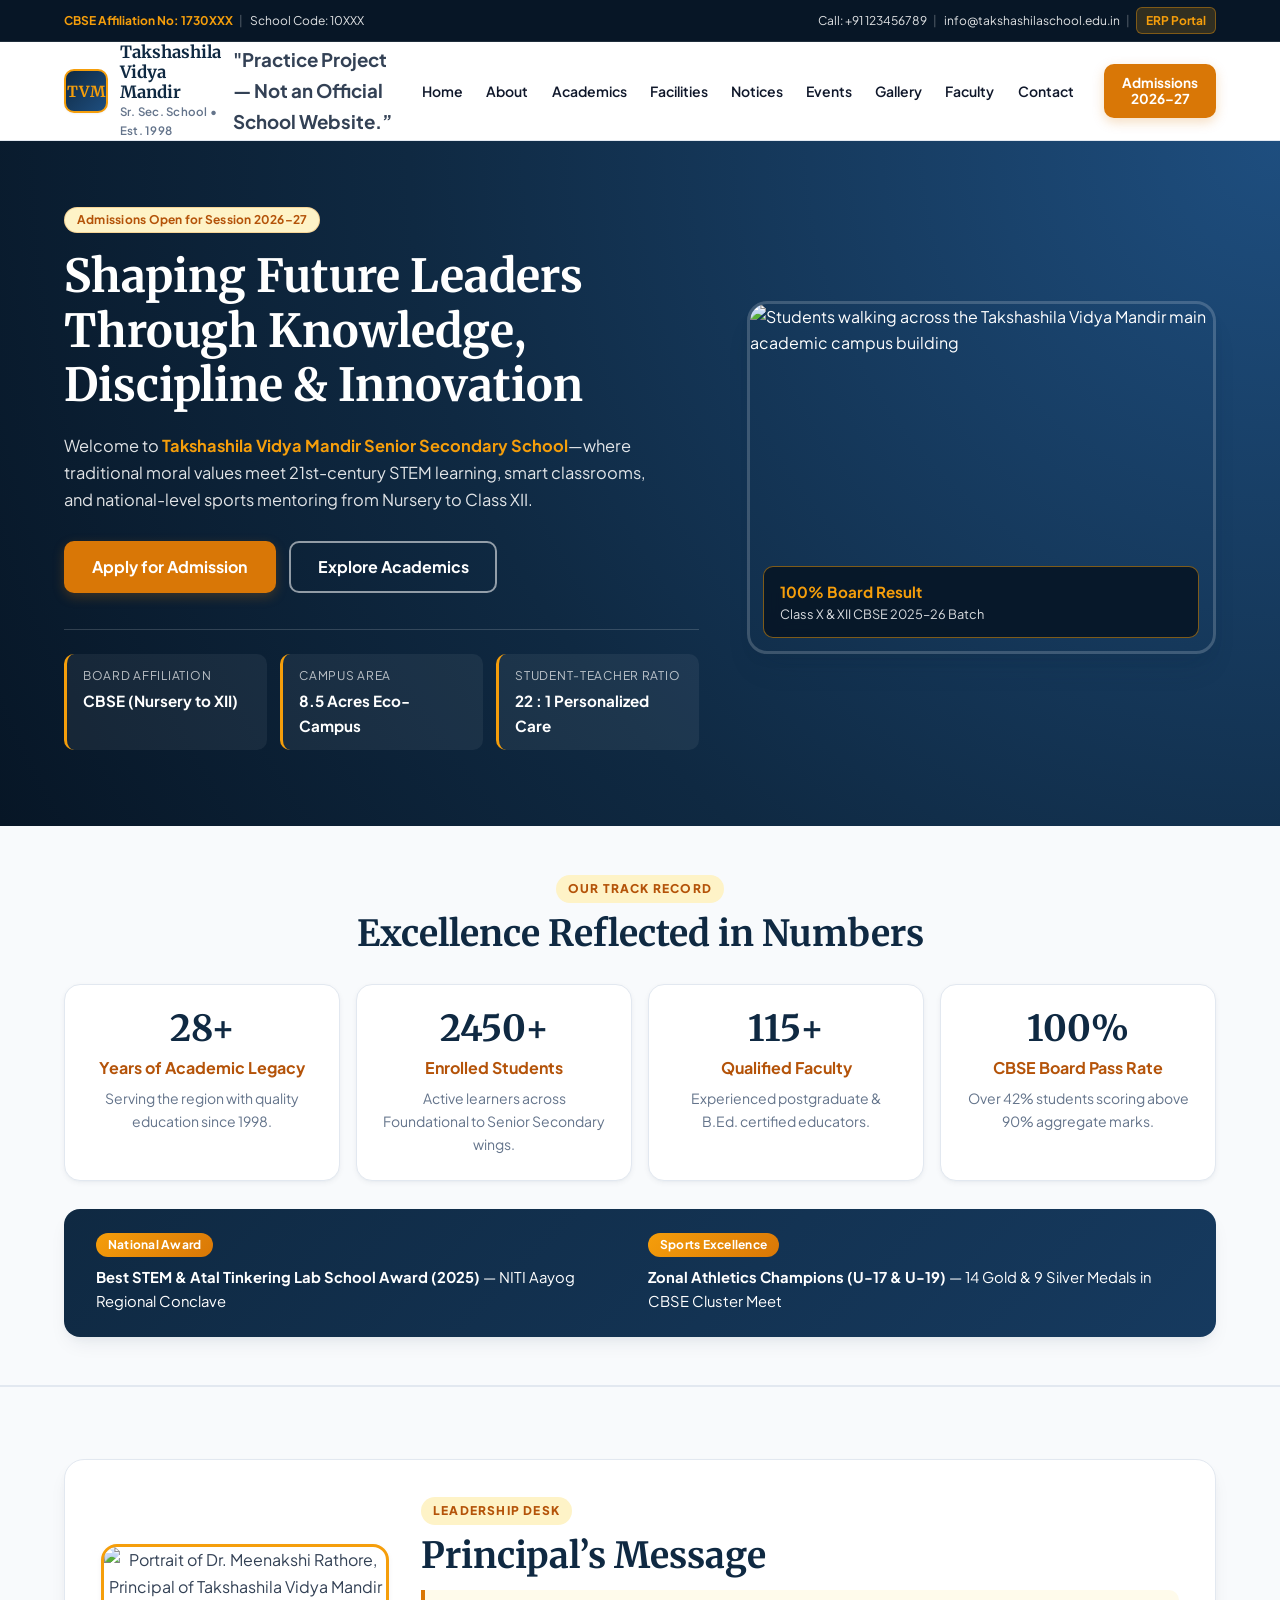
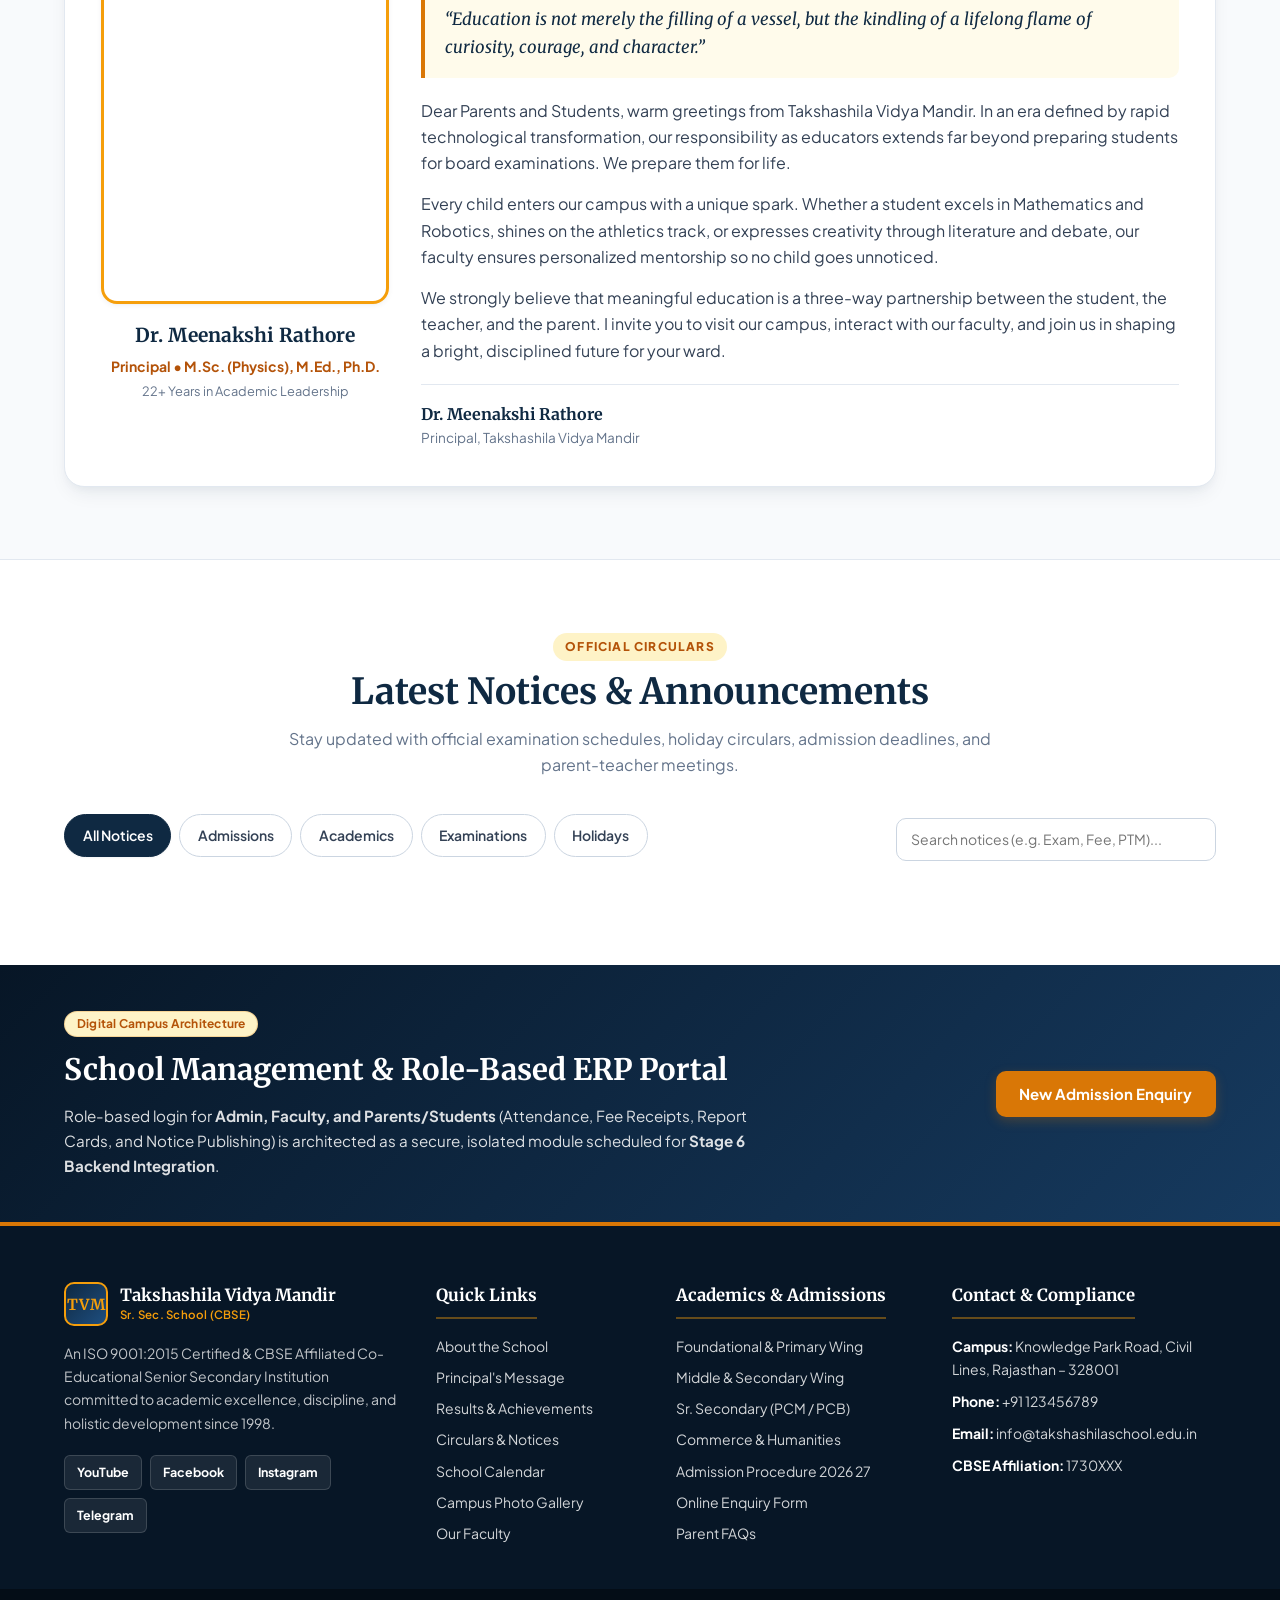
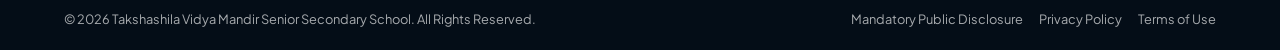
==== commit cce48ecd: "Update faculty styles and admin features" ====
--- a/index.html
+++ b/index.html
@@ -27,6 +27,13 @@
 
   <!-- Stage 3 External JavaScript Reference -->
   <script src="script.js" defer></script>
+  
+  
+    <!-- Supabase Library & Config -->
+  <script src="https://cdn.jsdelivr.net/npm/@supabase/supabase-js@2"></script>
+  <script src="supabase-config.js"></script>
+
+
 </head>
 <body>
 
@@ -55,9 +62,10 @@
         </a>
         <span class="top-bar__divider" aria-hidden="true">|</span>
         <!-- Future Stage 6 ERP / Admin / Student Portal Hook -->
-        <a href="#portal-notice" class="top-bar__portal-link" id="portal-login-link" data-portal-trigger="true">
-          ERP Portal (Coming Soon)
-        </a>
+       <a href="admin-login.html" class="top-bar__portal-link" id="portal-login-link">
+          ERP Portal
+       </a>
+
       </div>
     </div>
   </div>
@@ -314,6 +322,7 @@
         <!-- Notices List Container (Stage 6 API Compatible) -->
         <div class="notices-grid" id="notices-list" aria-live="polite">
           <!-- Notice 1 -->
+          <!--
           <article class="notice-card" data-notice-category="admission" data-notice-pinned="true">
             <div class="notice-card__meta">
               <span class="badge badge--accent">Admission</span>
@@ -330,8 +339,10 @@
               <a href="admissions.html" class="notice-card__link">Submit Enquiry Form &rarr;</a>
             </div>
           </article>
+          -->
 
           <!-- Notice 2 -->
+                    <!--
           <article class="notice-card" data-notice-category="exam">
             <div class="notice-card__meta">
               <span class="badge badge--warning">Examination</span>
@@ -348,8 +359,10 @@
               <a href="contact.html" class="notice-card__link">Contact Exam Cell for Queries &rarr;</a>
             </div>
           </article>
+                    -->
 
           <!-- Notice 3 -->
+                    <!--
           <article class="notice-card" data-notice-category="academic">
             <div class="notice-card__meta">
               <span class="badge badge--soft">Academics</span>
@@ -366,8 +379,10 @@
               <a href="events.html" class="notice-card__link">View Event Schedule &rarr;</a>
             </div>
           </article>
+                    -->
 
           <!-- Notice 4 -->
+                    <!--
           <article class="notice-card" data-notice-category="holiday">
             <div class="notice-card__meta">
               <span class="badge badge--success">Holiday</span>
@@ -384,6 +399,7 @@
               <a href="contact.html#faq" class="notice-card__link">Check Timings in FAQ &rarr;</a>
             </div>
           </article>
+                    -->       
         </div>
 
         <!-- Empty State Container for Notice Search/Filter (Controlled by Stage 3 JS) -->
@@ -541,6 +557,120 @@
   >
     &uarr;
   </button>
+  
+    <script>
+    document.addEventListener('DOMContentLoaded', async () => {
+      const noticesGrid = document.getElementById('notices-list');
+      const emptyState = document.getElementById('notices-empty-state');
+      const filterBtns = Array.from(document.querySelectorAll('#notice-filter-buttons .filter-tab'));
+      const searchInput = document.getElementById('notice-search-input');
+      const resetBtn = document.getElementById('reset-notice-filters');
+
+      if (!noticesGrid || !window.sbClient) return;
+
+      let allNotices = [];
+      let activeCategory = 'all';
+      let searchQuery = '';
+
+      function renderNotices() {
+        const query = searchQuery.trim().toLowerCase();
+        const filtered = allNotices.filter(item => {
+          const matchCat = activeCategory === 'all' || item.category === activeCategory;
+          const matchSearch = !query || 
+            item.title.toLowerCase().includes(query) || 
+            item.body.toLowerCase().includes(query);
+          return matchCat && matchSearch;
+        });
+
+        if (filtered.length === 0) {
+          noticesGrid.innerHTML = '';
+          if (emptyState) emptyState.hidden = false;
+          return;
+        }
+
+        if (emptyState) emptyState.hidden = true;
+
+        const categoryLabels = {
+          academic: { label: 'Academics', class: 'badge--soft' },
+          admission: { label: 'Admission', class: 'badge--accent' },
+          exam: { label: 'Examination', class: 'badge--warning' },
+          holiday: { label: 'Holiday', class: 'badge--success' }
+        };
+
+        noticesGrid.innerHTML = filtered.map(notice => {
+          const dateStr = new Date(notice.created_at).toLocaleDateString('en-IN', {
+            month: 'short',
+            day: 'numeric',
+            year: 'numeric'
+          });
+          const catInfo = categoryLabels[notice.category] || categoryLabels.academic;
+
+          return `
+            <article class="notice-card" data-notice-category="${notice.category || 'academic'}" data-notice-pinned="true">
+              <div class="notice-card__meta">
+                <span class="badge ${catInfo.class}">${catInfo.label}</span>
+                <time class="notice-card__date">${dateStr}</time>
+                <span class="notice-card__ref">Ref: TVM/${notice.id}</span>
+              </div>
+              <h3 class="notice-card__title">${notice.title}</h3>
+              <p class="notice-card__summary">${notice.body}</p>
+              <div class="notice-card__footer">
+                <span class="notice-card__link">Authorized by TVM Administration &check;</span>
+              </div>
+            </article>
+          `;
+        }).join('');
+      }
+
+      try {
+        const { data, error } = await window.sbClient
+          .from('notices')
+          .select('*')
+          .eq('published', true)
+          .order('id', { ascending: false });
+
+        if (error) throw error;
+        allNotices = data || [];
+        renderNotices();
+      } catch (err) {
+        console.error('Fetch error:', err);
+      }
+
+      filterBtns.forEach(btn => {
+        btn.addEventListener('click', () => {
+          activeCategory = btn.getAttribute('data-notice-filter') || 'all';
+          filterBtns.forEach(b => {
+            const isMatch = b === btn;
+            b.classList.toggle('is-active', isMatch);
+            b.setAttribute('aria-selected', String(isMatch));
+          });
+          renderNotices();
+        });
+      });
+
+      if (searchInput) {
+        searchInput.addEventListener('input', (e) => {
+          searchQuery = e.target.value || '';
+          renderNotices();
+        });
+      }
+
+      if (resetBtn) {
+        resetBtn.addEventListener('click', () => {
+          activeCategory = 'all';
+          searchQuery = '';
+          if (searchInput) searchInput.value = '';
+          filterBtns.forEach(b => {
+            const isAll = b.getAttribute('data-notice-filter') === 'all';
+            b.classList.toggle('is-active', isAll);
+            b.setAttribute('aria-selected', String(isAll));
+          });
+          renderNotices();
+        });
+      }
+    });
+  </script>
+
 
 </body>
 </html>
